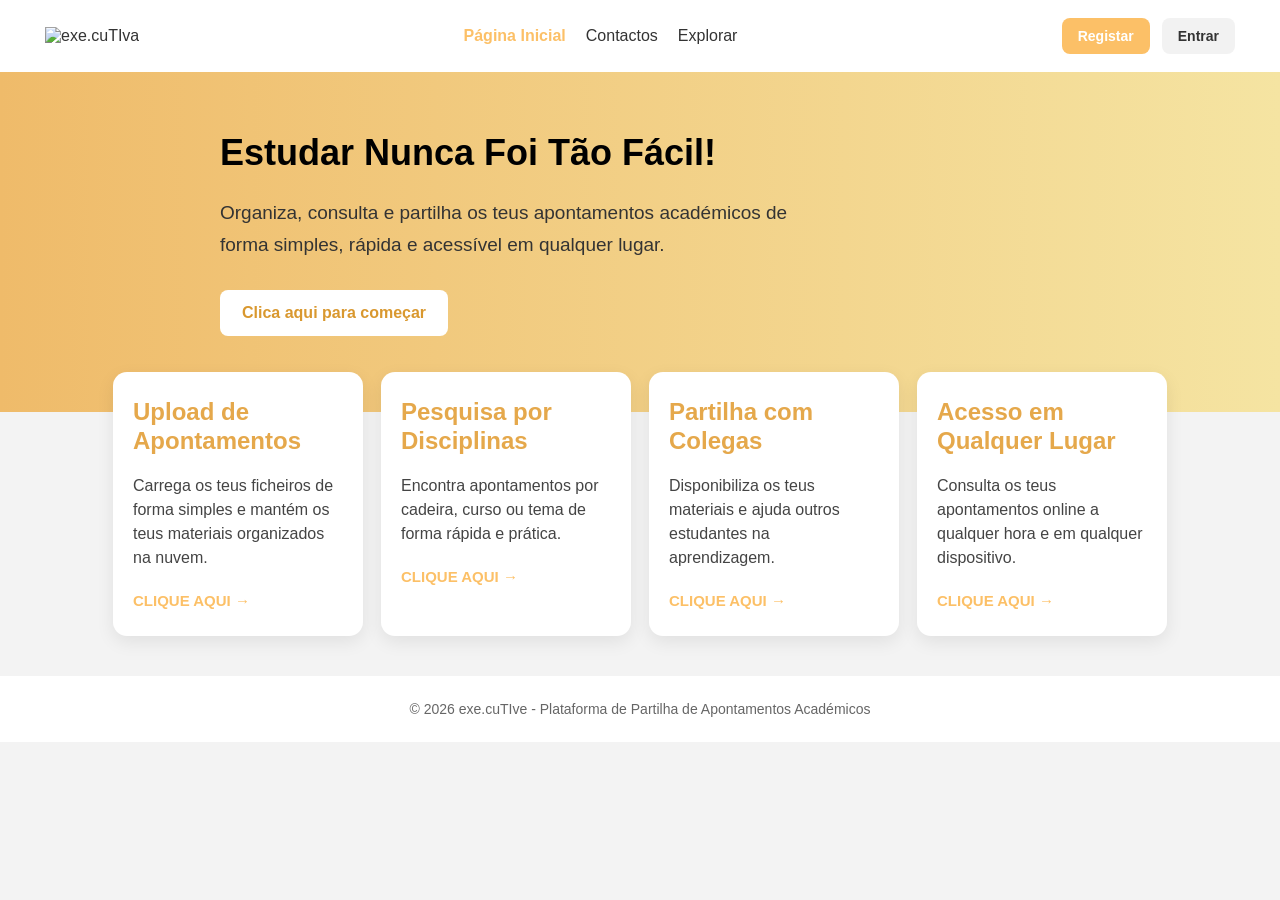
==== frontend/index.html @ 3804245b "ProjetoFC v1.0" ====
<!DOCTYPE html>
<html lang="pt">
<head>
    <meta charset="UTF-8">
    <meta name="viewport" content="width=device-width, initial-scale=1.0">
    <title>Página Inicial - exe.cuTIva</title>
    <link rel="stylesheet" href="css/style.css">
    <script src="https://cdn.jsdelivr.net/npm/sweetalert2@11"></script>
    <script src="https://cdn.jsdelivr.net/npm/canvas-confetti@1.6.0/dist/confetti.browser.min.js"></script>
</head>
<body>

    <header class="topo">
        <div class="logo">
            <img src="images/logo.png" alt="exe.cuTIva">
        </div>
        <nav class="menu" id="menu-principal">
            <a href="index.html" class="ativo">Página Inicial</a>
            <a href="contacts.html">Contactos</a>
            <a href="subjects.html">Explorar</a>
        </nav>
        <div class="topo-botoes" id="area-autenticacao"></div>
    </header>

    <section class="hero">
        <div class="overlay"></div>
        <div class="hero-conteudo">
            <div id="mensagem-boas-vindas-cloud" style="color: #d98a1c; font-weight: bold; margin-bottom: 10px; font-size: 1.2rem;"></div>
            
            <div class="hero-texto">
                <h1>Estudar Nunca Foi Tão Fácil!</h1>
                <p>
                    Organiza, consulta e partilha os teus apontamentos académicos de forma simples, rápida e acessível em qualquer lugar.
                </p>
                <a href="upload.html" class="btn-principal">Clica aqui para começar</a>
            </div>
        </div>
    </section>

    <section class="funcionalidades">
        <div class="card azul">
            <h2>Upload de Apontamentos</h2>
            <p>Carrega os teus ficheiros de forma simples e mantém os teus materiais organizados na nuvem.</p>
            <a href="upload.html">CLIQUE AQUI →</a>
        </div>

        <div class="card azul">
            <h2>Pesquisa por Disciplinas</h2>
            <p>Encontra apontamentos por cadeira, curso ou tema de forma rápida e prática.</p>
            <a href="subjects.html">CLIQUE AQUI →</a>
        </div>

        <div class="card azul">
            <h2>Partilha com Colegas</h2>
            <p>Disponibiliza os teus materiais e ajuda outros estudantes na aprendizagem.</p>
            <a href="subjects.html">CLIQUE AQUI →</a>
        </div>

        <div class="card azul">
            <h2>Acesso em Qualquer Lugar</h2>
            <p>Consulta os teus apontamentos online a qualquer hora e em qualquer dispositivo.</p>
            <a href="login.html">CLIQUE AQUI →</a>
        </div>
    </section>

    <footer class="footer">
        <p>© 2026 exe.cuTIve - Plataforma de Partilha de Apontamentos Académicos</p>
    </footer>

    <script>
        document.addEventListener('DOMContentLoaded', () => {
            verificarAutenticacao();
        });

        function verificarAutenticacao() {
            const token = localStorage.getItem('token');
            const nome = localStorage.getItem('utilizador_nome');
            const areaAuth = document.getElementById('area-autenticacao');
            const menu = document.getElementById('menu-principal');

            if (token && nome) {
                menu.innerHTML += `
                    <a href="upload.html">Upload</a>
                    <a href="myNotes.html">Meus Apontamentos</a>
                `;
                areaAuth.innerHTML = `
                    <span style="margin-right: 15px;">Bem-vindo, <strong>${nome}</strong>!</span>
                    <a href="#" onclick="fazerLogout()" class="btn-login-topo">Sair</a>
                `;
            } else {
                areaAuth.innerHTML = `
                    <a href="register.html" class="btn-topo">Registar</a>
                    <a href="login.html" class="btn-login-topo">Entrar</a>
                `;
            }
        }

        function fazerLogout() {
            localStorage.removeItem('token');
            localStorage.removeItem('utilizador_nome');
            window.location.reload();
        }
    </script>
</body>
</html>
---- frontend/css/style.css ----
/* 
   ESTILO GERAL
*/
*{
    margin:0;
    padding:0;
    box-sizing:border-box;
}

body{
    font-family: Arial, Helvetica, sans-serif;
    background-color:#f3f3f3;
    color:#333;
}

/* 
   LOGIN E REGISTO
 */
.login-page{
    background:linear-gradient(to right,#FCC067,#f6f490e4);
    min-height:100vh;
    display:flex;
    justify-content:center;
    align-items:center;
}

.login-box{
    background:white;
    width:320px;
    padding:30px;
    border-radius:10px;
    text-align:center;
    box-shadow:0 4px 12px rgba(0,0,0,0.2);
}

.login-box h1{
    color:#f4a228;
    margin-bottom:20px;
    font-size:32px;
}

.login-box input{
    width:90%;
    padding:10px;
    margin-bottom:12px;
    border:1px solid #ccc;
    border-radius:4px;
    font-size:14px;
}

.btn-login{
    width:97%;
    padding:10px;
    background:#FCC067;
    border:none;
    border-radius:4px;
    color:white;
    font-size:16px;
    cursor:pointer;
}

.btn-login:hover{
    opacity:0.9;
}

.login-box p{
    font-size:14px;
    margin-top:18px;
}

.login-box a{
    text-decoration:none;
    color:#FCC067;
    font-weight:bold;
}

.btn-voltar{
    display:block;
    margin-top:20px;
    background:#d9d9d9;
    padding:10px;
    border-radius:4px;
    color:black;
    text-decoration:none;
}

/* 
   TOPO cabecalho
 */
.topo{
    display:flex;
    justify-content:space-between;
    align-items:center;
    padding:18px 45px;
    background:white;
    box-shadow:0 2px 8px rgba(0,0,0,0.08);
}

.logo img{
    height:80px;
}

.menu{
    display:flex;
    gap:20px;
    align-items:center;
}

.menu a{
    text-decoration:none;
    color:#333;
    font-size:16px;
    font-weight:500;
    transition:0.3s;
}

.menu a:hover{
    color:#FCC067;
}

.topo-botoes{
    display:flex;
    gap:12px;
}

.btn-topo{
    text-decoration:none;
    background:#FCC067;
    color:white;
    padding:10px 16px;
    border-radius:8px;
    font-size:14px;
    font-weight:bold;
    transition:0.3s;
}

.btn-login-topo{
    text-decoration:none;
    background:#f2f2f2;
    color:#333;
    padding:10px 16px;
    border-radius:8px;
    font-size:14px;
    font-weight:bold;
    transition:0.3s;
}

.btn-topo:hover,
.btn-login-topo:hover{
    opacity:0.9;
}

/* 
   HERO, a parte laranja
 */
.hero{
    min-height:340px;
    background:linear-gradient(to right, #efbb6a, #f5e4a2);
    display:flex;
    align-items:center;
    padding:45px 0 70px 0;
}

.hero-texto{
    width:100%;
    max-width:620px;
    margin-left:340px;
}

.hero-texto h1{
    font-size:36px;
    line-height:1.1;
    color:black;
    margin-bottom:24px;
    font-weight:700;
}

.hero-texto p{
    font-size:19px;
    line-height:1.7;
    margin-bottom:28px;
    color:#333;
}

.hero-botoes{
    display:flex;
    gap:15px;
}

.btn-principal{
    display:inline-block;
    background:white;
    color:#d9982f;
    text-decoration:none;
    padding:14px 22px;
    border-radius:8px;
    font-weight:600;
    transition:0.3s;
}

.btn-principal:hover{
    background:#fff7eb;
}

.btn-secundario{
    background:transparent;
    color:white;
    text-decoration:none;
    padding:14px 22px;
    border:2px solid white;
    border-radius:8px;
    font-weight:bold;
}

.hero-imagem{
    width:40%;
}

.caixa-imagem{
    background:rgba(255,255,255,0.25);
    padding:35px;
    border-radius:18px;
    box-shadow:0 6px 20px rgba(0,0,0,0.1);
}

.caixa-imagem h2{
    color:white;
    font-size:30px;
    margin-bottom:15px;
}

.caixa-imagem p{
    color:#333;
    font-size:17px;
}

/* 
cards, os quadrados 
 */
.funcionalidades{
    display:flex;
    justify-content:center;
    gap:18px;
    flex-wrap:wrap;
    padding:0 40px 40px 40px;
    margin-top:-40px;
}

.card{
    background:white;
    width:250px;
    min-height:220px;
    padding:26px 20px;
    border-radius:14px;
    box-shadow:0 6px 18px rgba(0,0,0,0.08);
    transition:transform 0.3s ease;
}


.card:hover{
    transform:translateY(-6px);
    box-shadow:0 10px 22px rgba(0,0,0,0.12);
}
.card h2{
    font-size:24px;
    line-height:1.2;
    color:#e5a84b;
    margin-bottom:18px;
}

.card p{
    font-size:16px;
    color:#444;
    line-height:1.5;
    margin-bottom:22px;
}

.card a{
    text-decoration:none;
    color:#FCC067;
    font-weight:bold;
    font-size:15px;
}

/* =========================
   RESPONSIVO
========================= */
@media (max-width: 1400px){
    .hero-texto{
        margin-left:220px;
    }
}

@media (max-width: 1100px){
    .topo{
        flex-direction:column;
        gap:18px;
    }

    .menu{
        flex-wrap:wrap;
        justify-content:center;
    }

    .hero{
        padding:70px 40px 130px 40px;
    }

    .hero-texto{
        margin-left:0;
        max-width:100%;
    }

    .hero-texto h1{
        font-size:44px;
    }

    .hero-texto p{
        font-size:18px;
    }
}

@media (max-width: 768px){
    .topo{
        padding:18px 20px;
    }

    .menu{
        gap:16px;
    }

    .hero{
        min-height:auto;
        padding:60px 20px 80px 20px;
    }

    .hero-texto h1{
        font-size:34px;
    }

    .hero-texto p{
        font-size:16px;
    }

    .funcionalidades{
        margin-top:-40px;
        padding:0 20px 50px 20px;
    }

    .card{
        width:100%;
        max-width:320px;
        min-height:auto;
    }
}

.grelha-cards {
    display: grid;
    grid-template-columns: repeat(auto-fill, minmax(280px, 1fr));
    gap: 25px;
    padding: 40px 0;
}

.card-estudo {
    background: #fff;
    border-radius: 12px;
    box-shadow: 0 10px 20px rgba(0,0,0,0.05);
    overflow: hidden;
    transition: transform 0.3s ease;
}

.card-estudo:hover { transform: translateY(-10px); }

.card-estudo img {
    width: 100%;
    height: 180px;
    object-fit: top;
    border-bottom: 1px solid #eee;
}

.btn-pequeno {
    padding: 6px 12px;
    font-size: 13px;
    font-weight: bold;
    border-radius: 6px;
    text-decoration: none;
    transition: 0.3s;
    display: inline-flex;
    align-items: center;
}

.btn-ver {
    background-color: #f8f9fa;
    color: #444;
    border: 1px solid #ddd;
}

.btn-ver:hover {
    background-color: #e2e6ea;
}

.btn-baixar {
    background-color: #fff7eb; /* Laranja clarinho da tua plataforma */
    color: #d98a1c;
    border: 1px solid #fde7c7;
}

.btn-baixar:hover {
    background-color: #fde7c7;
}

/*rodape*/
.footer{
    text-align:center;
    padding:25px;
    background:#ffffff;
    font-size:14px;
    color:#666;
}

/* --- ESTILOS DA PÁGINA DE UPLOAD --- */
.seccao-upload {
    display: flex;
    justify-content: center;
    align-items: center;
    min-height: calc(100vh - 200px); /* Ocupa a altura do ecrã menos o header/footer */
    padding: 50px 20px;
    background-color: #f4f7f6;
}

.container-upload {
    background: #ffffff;
    padding: 40px;
    border-radius: 12px;
    box-shadow: 0 10px 25px rgba(0,0,0,0.08);
    width: 100%;
    max-width: 500px;
}

.cabecalho-upload {
    text-align: center;
    margin-bottom: 30px;
}

.cabecalho-upload h1 {
    color: #333;
    margin-bottom: 10px;
}

.cabecalho-upload p {
    color: #666;
    font-size: 0.95rem;
}

.formulario-upload .grupo-input {
    margin-bottom: 20px;
    display: flex;
    flex-direction: column;
}

.formulario-upload label {
    font-weight: 600;
    margin-bottom: 8px;
    color: #444;
}

.formulario-upload input[type="text"] {
    padding: 12px 15px;
    border: 1px solid #ccc;
    border-radius: 8px;
    font-size: 1rem;
    transition: border-color 0.3s;
}

.formulario-upload input[type="text"]:focus {
    border-color: #01579b;
    outline: none;
}

.area-ficheiro {
    background: #f8f9fa;
    padding: 20px;
    border: 2px dashed #b0bec5;
    border-radius: 8px;
    text-align: center;
}

.area-ficheiro input[type="file"] {
    margin-top: 10px;
    width: 100%;
}

.area-ficheiro small {
    display: block;
    margin-top: 10px;
    color: #888;
}

.btn-upload {
    width: 100%;
    padding: 15px;
    font-size: 1.1rem;
    margin-top: 10px;
}

/* --- BARRA DE FILTRO (Disciplinas) --- */
.seccao-filtro {
    background: #01579b;
    color: white;
    padding: 40px 20px;
    text-align: center;
}

.formulario-pesquisa {
    display: flex;
    justify-content: center;
    gap: 15px;
    margin-top: 20px;
    max-width: 600px;
    margin-left: auto;
    margin-right: auto;
}

.dropdown-disciplina {
    flex-grow: 1;
    padding: 12px 15px;
    border-radius: 8px;
    border: none;
    font-size: 1rem;
    cursor: pointer;
}
/* --- BARRA DE PESQUISA DE DISCIPLINAS --- */
.barra-filtro {
    justify-content: center; /* Centra a barra na página */
    background: #f8f9fa;
    padding: 20px;
    border-radius: 12px;
    margin-bottom: 30px;
}

.formulario-pesquisa {
    display: flex;
    gap: 15px;
    width: 100%;
    max-width: 600px;
}

.dropdown-disciplina {
    flex-grow: 1;
    padding: 12px 20px;
    font-size: 1rem;
    border: 2px solid #e0e0e0;
    border-radius: 8px;
    outline: none;
    transition: border-color 0.3s;
    background-color: white;
    cursor: pointer;
}

.dropdown-disciplina:focus {
    border-color: #01579b;
}

.btn-pesquisa {
    padding: 12px 30px;
    margin: 0; /* Remove margens extra para alinhar com o input */
}

.container-mensagens {
    width: 100%;
    max-width: 500px;
    margin: 20px auto 0; /* Centralizado e com espaço do topo */
    padding: 0 20px;
}

.alerta {
    padding: 15px;
    border-radius: 8px;
    margin-bottom: 10px;
    text-align: center;
    font-weight: 600;
    box-shadow: 0 4px 12px rgba(0,0,0,0.1);
    animation: slideDown 0.4s ease-out;
}

.alerta-sucesso {
    background-color: #d4edda;
    color: #155724;
    border: 1px solid #c3e6cb;
}

.alerta-erro {
    background-color: #f8d7da;
    color: #721c24;
    border: 1px solid #f5c6cb;
}

@keyframes slideDown {
    from { transform: translateY(-20px); opacity: 0; }
    to { transform: translateY(0); opacity: 1; }}
/* link ativo no menu */
.menu a.ativo{
    color:#FCC067;
    font-weight:bold;
}

/* hero da página de apontamentos */
.hero-apontamentos{
    min-height:250px;
    padding:50px 0;
}

/* secção principal */
.lista-apontamentos{
    padding:50px 60px;
    background:#f3f3f3;
}

.barra-topo-apontamentos{
    display:flex;
    justify-content:space-between;
    align-items:center;
    margin-bottom:30px;
    flex-wrap:wrap;
    gap:15px;
}

.barra-topo-apontamentos h2{
    font-size:28px;
    color:#333;
}

/* grelha dos cards */
.grelha-apontamentos{
    display:grid;
    grid-template-columns:repeat(auto-fit, minmax(260px, 1fr));
    gap:25px;
}

/* card de cada apontamento */
.apontamento-card{
    background:white;
    padding:25px;
    border-radius:14px;
    box-shadow:0 6px 18px rgba(0,0,0,0.08);
    transition:transform 0.3s ease, box-shadow 0.3s ease;
}

.apontamento-card:hover{
    transform:translateY(-5px);
    box-shadow:0 10px 22px rgba(0,0,0,0.12);
}

.apontamento-card h3{
    color:#e5a84b;
    font-size:22px;
    margin-bottom:15px;
}

.apontamento-card p{
    font-size:15px;
    color:#444;
    margin-bottom:10px;
    line-height:1.5;
}

/* ações */
.acoes-card{
    display:flex;
    gap:15px;
    margin-top:20px;
    flex-wrap:wrap;
}

.acoes-card a{
    text-decoration:none;
    color:#FCC067;
    font-weight:bold;
    font-size:14px;
}

.acoes-card a:hover{
    text-decoration:underline;
}

/* responsivo */
@media (max-width: 768px){
    .lista-apontamentos{
        padding:40px 20px;
    }

    .barra-topo-apontamentos h2{
        font-size:24px;
    }
}


/* UPLOAD */

.upload-container{
    display:flex;
    justify-content:center;
    align-items:center;
    padding:60px 20px;
}

.upload-box{
    background:white;
    padding:35px;
    border-radius:14px;
    box-shadow:0 6px 18px rgba(0,0,0,0.08);
    width:100%;
    max-width:400px;
    text-align:center;
}

.upload-box h2{
    color:#e5a84b;
    margin-bottom:25px;
}

.upload-box input{
    width:100%;
    padding:12px;
    margin-bottom:15px;
    border:1px solid #ccc;
    border-radius:6px;
    font-size:14px;

}
.upload-box select, 
.upload-box textarea {
    width: 100%;
    padding: 12px;
    margin-bottom: 15px;
    border: 1px solid #ccc;
    border-radius: 6px;
    font-size: 14px;
    font-family: inherit;
    background-color: white;
}

.upload-box textarea {
    resize: vertical;
    min-height: 120px;
}

.rotulo-form {
    font-weight: bold;
    font-size: 14px;
    color: #444;
    margin-bottom: 6px;
    display: block;
    text-align: left;
}

/* Ajuste para o botão de envio no formulário */
.btn-envio-contacto {
    width: 100%;
    padding: 12px;
    background: #FCC067;
    border: none;
    border-radius: 4px;
    color: white;
    font-size: 16px;
    cursor: pointer;
    font-weight: bold;
    transition: 0.3s;
}

.btn-envio-contacto:hover {
    opacity: 0.9;
}

.barra-filtros {
            background: white; padding: 25px; border-radius: 12px;
            box-shadow: 0 4px 15px rgba(0,0,0,0.05); margin: 30px auto; max-width: 1100px;
        }
        .linha-filtros {
            display: flex; gap: 15px; flex-wrap: wrap; align-items: flex-end;
        }
        .linha-filtros .grupo-input { margin-bottom: 0; flex: 1; min-width: 200px; }
        
        .grelha-resultados {
            display: grid; grid-template-columns: repeat(auto-fill, minmax(320px, 1fr));
            gap: 20px; max-width: 1100px; margin: 0 auto 50px;
        }
        .cartao-apontamento {
            background: white; padding: 20px; border-radius: 10px;
            box-shadow: 0 2px 10px rgba(0,0,0,0.08); transition: 0.3s;
            border-left: 5px solid #FCC067;
        }
        .cartao-apontamento:hover { transform: translateY(-5px); box-shadow: 0 5px 15px rgba(0,0,0,0.15); }
        .cartao-apontamento h3 { color: #333; margin-bottom: 10px; font-size: 18px; }
        .cartao-tag { 
            display: inline-block; background: #fdf2e3; color: #d98a1c; 
            padding: 4px 8px; border-radius: 4px; font-size: 12px; font-weight: bold; margin-bottom: 10px;
        }
        .cartao-apontamento p { font-size: 14px; color: #666; margin-bottom: 6px; }


        /* =========================================================
   MENSAGENS FLASH E POP-UP DE SAUDAÇÃO (base.html)
   ========================================================= */
#modalSaudacao {
    position: fixed; top: 0; left: 0; width: 100%; height: 100%;
    background: rgba(0, 0, 0, 0.75); display: flex;
    justify-content: center; align-items: center; z-index: 10000;
}

.modal-conteudo {
    background: white; padding: 35px; border-radius: 16px;
    text-align: center; max-width: 500px; width: 90%;
    box-shadow: 0 10px 30px rgba(0, 0, 0, 0.3); animation: popIn 0.3s ease-out;
}

.modal-conteudo h2 { color: #2c3e50; margin-bottom: 10px; font-size: 2rem; }
.modal-conteudo p { color: #7f8c8d; margin-bottom: 20px; font-size: 1.1rem; }

.modal-gifs {
    display: flex; justify-content: space-around; align-items: center;
    margin-bottom: 25px; gap: 15px;
}

.btn-fechar-modal {
    background: #e74c3c; color: white; border: none; padding: 12px 30px;
    font-size: 1rem; font-weight: bold; border-radius: 8px; cursor: pointer;
}

.btn-fechar-modal:hover { background: #c0392b; }

@keyframes popIn {
    from { transform: scale(0.8); opacity: 0; }
    to { transform: scale(1); opacity: 1; }
}
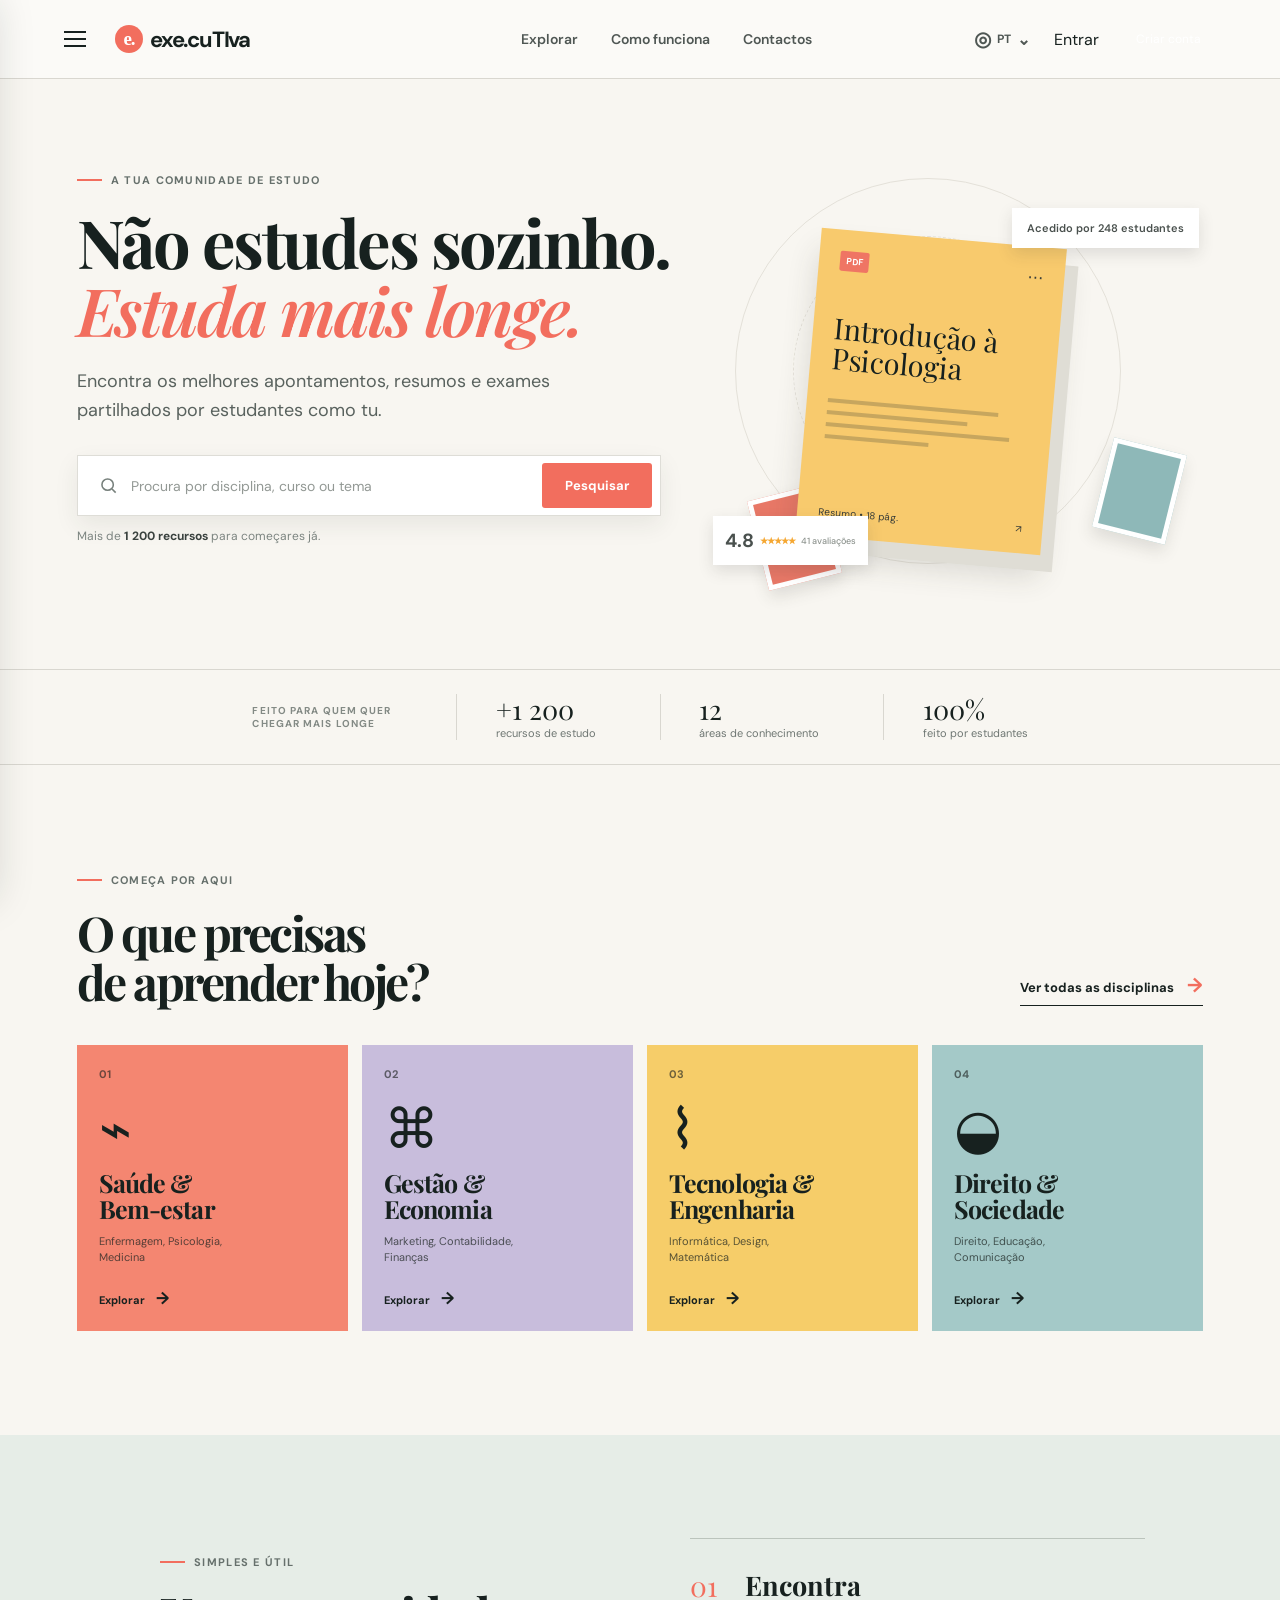
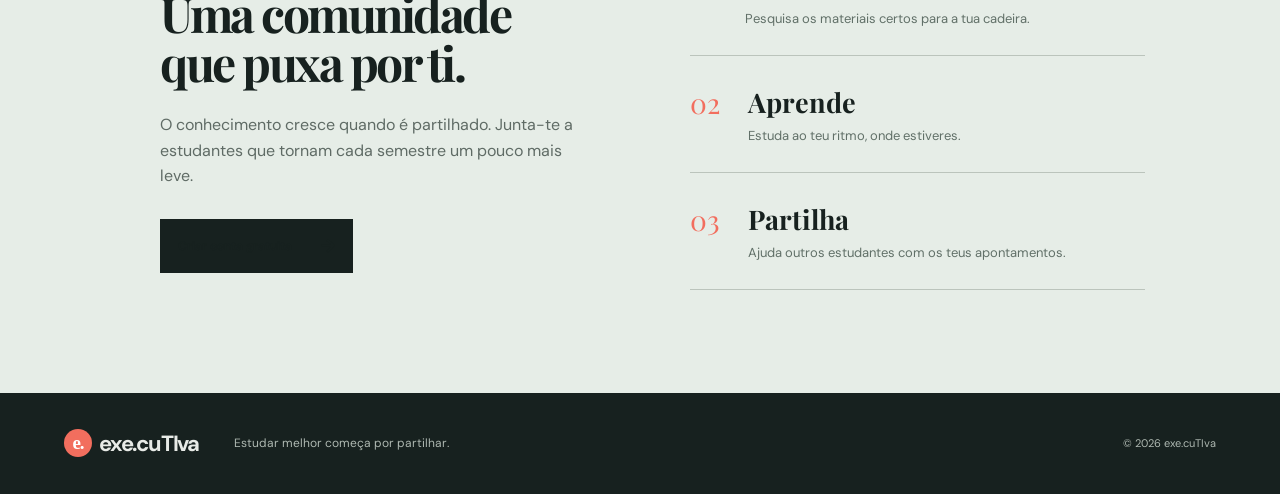
==== commit 16206b43: "IA stage 1 implementada" ====
--- a/frontend/index.html
+++ b/frontend/index.html
@@ -1,105 +1,81 @@
-<!DOCTYPE html>
-<html lang="pt">
-<head>
-    <meta charset="UTF-8">
-    <meta name="viewport" content="width=device-width, initial-scale=1.0">
-    <title>Página Inicial - exe.cuTIva</title>
-    <link rel="stylesheet" href="css/style.css">
-    <script src="https://cdn.jsdelivr.net/npm/sweetalert2@11"></script>
-    <script src="https://cdn.jsdelivr.net/npm/canvas-confetti@1.6.0/dist/confetti.browser.min.js"></script>
-</head>
-<body>
-
-    <header class="topo">
-        <div class="logo">
-            <img src="images/logo.png" alt="exe.cuTIva">
-        </div>
-        <nav class="menu" id="menu-principal">
-            <a href="index.html" class="ativo">Página Inicial</a>
-            <a href="contacts.html">Contactos</a>
-            <a href="subjects.html">Explorar</a>
-        </nav>
-        <div class="topo-botoes" id="area-autenticacao"></div>
-    </header>
-
-    <section class="hero">
-        <div class="overlay"></div>
-        <div class="hero-conteudo">
-            <div id="mensagem-boas-vindas-cloud" style="color: #d98a1c; font-weight: bold; margin-bottom: 10px; font-size: 1.2rem;"></div>
-            
-            <div class="hero-texto">
-                <h1>Estudar Nunca Foi Tão Fácil!</h1>
-                <p>
-                    Organiza, consulta e partilha os teus apontamentos académicos de forma simples, rápida e acessível em qualquer lugar.
-                </p>
-                <a href="upload.html" class="btn-principal">Clica aqui para começar</a>
-            </div>
-        </div>
-    </section>
-
-    <section class="funcionalidades">
-        <div class="card azul">
-            <h2>Upload de Apontamentos</h2>
-            <p>Carrega os teus ficheiros de forma simples e mantém os teus materiais organizados na nuvem.</p>
-            <a href="upload.html">CLIQUE AQUI →</a>
-        </div>
-
-        <div class="card azul">
-            <h2>Pesquisa por Disciplinas</h2>
-            <p>Encontra apontamentos por cadeira, curso ou tema de forma rápida e prática.</p>
-            <a href="subjects.html">CLIQUE AQUI →</a>
-        </div>
-
-        <div class="card azul">
-            <h2>Partilha com Colegas</h2>
-            <p>Disponibiliza os teus materiais e ajuda outros estudantes na aprendizagem.</p>
-            <a href="subjects.html">CLIQUE AQUI →</a>
-        </div>
-
-        <div class="card azul">
-            <h2>Acesso em Qualquer Lugar</h2>
-            <p>Consulta os teus apontamentos online a qualquer hora e em qualquer dispositivo.</p>
-            <a href="login.html">CLIQUE AQUI →</a>
-        </div>
-    </section>
-
-    <footer class="footer">
-        <p>© 2026 exe.cuTIve - Plataforma de Partilha de Apontamentos Académicos</p>
-    </footer>
-
-    <script>
-        document.addEventListener('DOMContentLoaded', () => {
-            verificarAutenticacao();
-        });
-
-        function verificarAutenticacao() {
-            const token = localStorage.getItem('token');
-            const nome = localStorage.getItem('utilizador_nome');
-            const areaAuth = document.getElementById('area-autenticacao');
-            const menu = document.getElementById('menu-principal');
-
-            if (token && nome) {
-                menu.innerHTML += `
-                    <a href="upload.html">Upload</a>
-                    <a href="myNotes.html">Meus Apontamentos</a>
-                `;
-                areaAuth.innerHTML = `
-                    <span style="margin-right: 15px;">Bem-vindo, <strong>${nome}</strong>!</span>
-                    <a href="#" onclick="fazerLogout()" class="btn-login-topo">Sair</a>
-                `;
-            } else {
-                areaAuth.innerHTML = `
-                    <a href="register.html" class="btn-topo">Registar</a>
-                    <a href="login.html" class="btn-login-topo">Entrar</a>
-                `;
-            }
-        }
-
-        function fazerLogout() {
-            localStorage.removeItem('token');
-            localStorage.removeItem('utilizador_nome');
-            window.location.reload();
-        }
-    </script>
-</body>
-</html>+<!DOCTYPE html>
+<html lang="pt-PT">
+<head>
+    <meta charset="UTF-8">
+    <meta name="viewport" content="width=device-width, initial-scale=1.0">
+    <title>exe.cuTIva — Estuda melhor, juntos</title>
+    <link rel="preconnect" href="https://fonts.googleapis.com">
+    <link rel="preconnect" href="https://fonts.gstatic.com" crossorigin>
+    <link href="https://fonts.googleapis.com/css2?family=DM+Sans:wght@400;500;600;700&family=Playfair+Display:wght@600;700&display=swap" rel="stylesheet">
+    <link rel="stylesheet" href="css/style.css">
+</head>
+<body class="home-page">
+    <header class="home-header">
+        <div class="header-start">
+            <button class="hamburger-button" id="hamburger-button" type="button" aria-label="Abrir menu" aria-expanded="false" aria-controls="side-menu"><span></span><span></span><span></span></button>
+            <a class="home-brand" href="index.html" aria-label="exe.cuTIva, página inicial"><span class="brand-mark">e.</span><span>exe.cuTIva</span></a>
+        </div>
+        <nav class="home-nav" aria-label="Navegação principal"><a href="subjects.html">Explorar</a><a href="#como-funciona">Como funciona</a><a href="contacts.html">Contactos</a></nav>
+        <div class="header-actions">
+            <div class="language-picker">
+                <button class="language-toggle" id="language-toggle" type="button" aria-expanded="false" aria-controls="language-menu">
+                    <span class="language-globe" aria-hidden="true">◎</span><span id="selected-language">PT</span><span class="language-chevron" aria-hidden="true">⌄</span>
+                </button>
+                <div class="language-menu" id="language-menu" role="menu">
+                    <button type="button" class="language-option is-selected" data-language="pt-PT" data-label="PT" role="menuitem"><span>Português</span><small>PT</small></button>
+                    <button type="button" class="language-option" data-language="en" data-label="EN" role="menuitem"><span>English</span><small>EN</small></button>
+                </div>
+            </div>
+            <div class="home-auth" id="area-auth"><a class="home-login" href="login.html">Entrar</a><a class="home-signup" href="register.html">Iniciar sessão</a></div>
+        </div>
+    </header>
+    <div class="menu-backdrop" id="menu-backdrop"></div>
+    <aside class="side-menu" id="side-menu" aria-label="Menu principal">
+        <div class="side-menu-top"><span class="side-menu-title">Menu</span><button class="close-menu" id="close-menu" type="button" aria-label="Fechar menu">×</button></div>
+        <nav class="side-menu-links">
+            <a href="index.html"><span class="side-menu-icon">⌂</span> Página inicial</a>
+            <a href="subjects.html"><span class="side-menu-icon">⌕</span> Explorar materiais</a>
+            <a href="upload.html"><span class="side-menu-icon">↑</span> Partilhar apontamentos</a>
+            <a href="myNotes.html"><span class="side-menu-icon">▤</span> Os meus apontamentos</a>
+            <a href="contacts.html"><span class="side-menu-icon">✦</span> Contactos</a>
+        </nav>
+        <div class="side-menu-bottom"><p>Aprende. Partilha. Cresce.</p><a href="register.html">Criar conta gratuita <span>→</span></a></div>
+    </aside>
+    <main>
+        <section class="study-hero">
+            <div class="hero-copy">
+                <p class="eyebrow"><span></span> A tua comunidade de estudo</p>
+                <h1>Não estudes sozinho.<br><em>Estuda mais longe.</em></h1>
+                <p class="hero-lead">Encontra os melhores apontamentos, resumos e exames partilhados por estudantes como tu.</p>
+                <form class="main-search" action="subjects.html" role="search"><svg viewBox="0 0 24 24" aria-hidden="true"><circle cx="11" cy="11" r="6.5"></circle><path d="m16 16 4.2 4.2"></path></svg><input name="q" type="search" placeholder="Procura por disciplina, curso ou tema"><button type="submit">Pesquisar</button></form>
+                <p class="search-caption">Mais de <strong>1 200 recursos</strong> para começares já.</p>
+            </div>
+            <div class="hero-visual" aria-hidden="true">
+                <div class="orbit orbit-one"></div><div class="orbit orbit-two"></div><div class="visual-note note-top">Acedido por 248 estudantes</div>
+                <div class="document-card"><div class="doc-top"><span class="doc-icon">PDF</span><span>⋯</span></div><div class="doc-title">Introdução à<br>Psicologia</div><div class="doc-lines"><i></i><i></i><i></i><i></i></div><div class="doc-footer"><span>Resumo • 18 pág.</span><span>↗</span></div></div>
+                <div class="visual-note note-bottom"><b>4.8</b> <span class="stars">★★★★★</span> <small>41 avaliações</small></div><div class="mini-book book-a"></div><div class="mini-book book-b"></div>
+            </div>
+        </section>
+        <section class="trusted-strip"><p>FEITO PARA QUEM QUER CHEGAR MAIS LONGE</p><div><span>+1 200</span> recursos de estudo</div><div><span>12</span> áreas de conhecimento</div><div><span>100%</span> feito por estudantes</div></section>
+        <section class="explore-section" id="como-funciona">
+            <div class="section-intro"><div><p class="eyebrow"><span></span> Começa por aqui</p><h2>O que precisas<br>de aprender hoje?</h2></div><a href="subjects.html" class="text-link">Ver todas as disciplinas <span>→</span></a></div>
+            <div class="subject-grid">
+                <a class="subject-card coral" href="subjects.html"><span class="subject-number">01</span><div class="subject-icon">⌁</div><h3>Saúde &amp;<br>Bem-estar</h3><p>Enfermagem, Psicologia, Medicina</p><b>Explorar <i>→</i></b></a>
+                <a class="subject-card lilac" href="subjects.html"><span class="subject-number">02</span><div class="subject-icon">⌘</div><h3>Gestão &amp;<br>Economia</h3><p>Marketing, Contabilidade, Finanças</p><b>Explorar <i>→</i></b></a>
+                <a class="subject-card yellow" href="subjects.html"><span class="subject-number">03</span><div class="subject-icon">⌇</div><h3>Tecnologia &amp;<br>Engenharia</h3><p>Informática, Design, Matemática</p><b>Explorar <i>→</i></b></a>
+                <a class="subject-card blue" href="subjects.html"><span class="subject-number">04</span><div class="subject-icon">◒</div><h3>Direito &amp;<br>Sociedade</h3><p>Direito, Educação, Comunicação</p><b>Explorar <i>→</i></b></a>
+            </div>
+        </section>
+        <section class="steps-section"><div class="steps-copy"><p class="eyebrow"><span></span> Simples e útil</p><h2>Uma comunidade<br>que puxa por ti.</h2><p>O conhecimento cresce quando é partilhado. Junta-te a estudantes que tornam cada semestre um pouco mais leve.</p><a href="register.html" class="dark-button">Criar conta gratuita <span>→</span></a></div><ol class="steps-list"><li><span>01</span><div><h3>Encontra</h3><p>Pesquisa os materiais certos para a tua cadeira.</p></div></li><li><span>02</span><div><h3>Aprende</h3><p>Estuda ao teu ritmo, onde estiveres.</p></div></li><li><span>03</span><div><h3>Partilha</h3><p>Ajuda outros estudantes com os teus apontamentos.</p></div></li></ol></section>
+    </main>
+    <footer class="home-footer"><a class="home-brand" href="index.html"><span class="brand-mark">e.</span><span>exe.cuTIva</span></a><p>Estudar melhor começa por partilhar.</p><small>© 2026 exe.cuTIva</small></footer>
+    
+    <script src="js/config.js"></script>
+    <script src="js/language.js"></script>
+    <script src="js/UI.js"></script>
+    
+   
+    <script src="js/auth.js"></script>
+    
+</body>
+</html>
--- a/frontend/css/style.css
+++ b/frontend/css/style.css
@@ -832,4 +832,1634 @@
 @keyframes popIn {
     from { transform: scale(0.8); opacity: 0; }
     to { transform: scale(1); opacity: 1; }
+}
+
+/* Página inicial — composição isolada das restantes páginas */
+.home-page {
+    --ink: #17211f;
+    --paper: #f8f6f1;
+    --coral: #f26e5e;
+    --line: #d9d7d0;
+    background: var(--paper);
+    color: var(--ink);
+    font-family: 'DM Sans', Arial, sans-serif;
+}
+
+.home-page * {
+    box-sizing: border-box;
+}
+
+.home-page a {
+    text-decoration: none;
+    color: inherit;
+}
+
+.home-header {
+    height: 79px;
+    padding: 0 clamp(24px, 5vw, 82px);
+    display: flex;
+    align-items: center;
+    justify-content: space-between;
+    border-bottom: 1px solid var(--line);
+    background: #fbfaf7;
+}
+
+.home-brand {
+    display: flex;
+    gap: 7px;
+    align-items: center;
+    font-size: 22px;
+    font-weight: 700;
+    letter-spacing: -1.2px;
+}
+
+.brand-mark {
+    width: 28px;
+    height: 28px;
+    display: grid;
+    place-items: center;
+    border-radius: 50%;
+    background: var(--coral);
+    color: white;
+    font-family: Georgia, serif;
+    font-size: 19px;
+}
+
+.home-nav {
+    display: flex;
+    gap: 33px;
+    margin-left: 110px;
+}
+
+.home-nav a,
+.home-login {
+    font-size: 14px;
+    font-weight: 600;
+    color: #4f5754;
+}
+
+.home-nav a:hover,
+.home-login:hover {
+    color: var(--coral);
+}
+
+.header-actions,
+.home-auth {
+    display: flex;
+    align-items: center;
+    gap: 22px;
+}
+
+.home-signup {
+    padding: 11px 17px;
+    border-radius: 5px;
+    background: var(--ink);
+    color: #fff;
+    font-size: 13px;
+    font-weight: 700;
+}
+
+.language-picker {
+    position: relative;
+}
+
+.language-toggle {
+    display: flex;
+    align-items: center;
+    gap: 6px;
+    background: transparent;
+    border: 0;
+    color: #4f5754;
+    font: 700 12px 'DM Sans', sans-serif;
+    cursor: pointer;
+    padding: 8px 2px;
+}
+
+.language-globe {
+    font-size: 20px;
+    line-height: 1;
+}
+
+.language-chevron {
+    font-size: 16px;
+    transition: transform .2s;
+}
+
+.language-picker.is-open .language-chevron {
+    transform: rotate(180deg);
+}
+
+.language-menu {
+    display: none;
+    position: absolute;
+    right: 0;
+    top: calc(100% + 10px);
+    z-index: 10;
+    width: 156px;
+    padding: 6px;
+    background: #fff;
+    border: 1px solid #e1dfd8;
+    box-shadow: 0 10px 25px rgba(23, 33, 31, .13);
+}
+
+.language-picker.is-open .language-menu {
+    display: block;
+}
+
+.language-option {
+    width: 100%;
+    display: flex;
+    justify-content: space-between;
+    padding: 10px;
+    background: transparent;
+    border: 0;
+    color: #43504a;
+    font: 600 13px 'DM Sans', sans-serif;
+    text-align: left;
+    cursor: pointer;
+}
+
+.language-option:hover,
+.language-option.is-selected {
+    background: #f6f1eb;
+    color: var(--coral);
+}
+
+.language-option small {
+    font-size: 10px;
+    color: #8a918d;
+}
+
+.study-hero {
+    display: grid;
+    grid-template-columns: 1.08fr .92fr;
+    max-width: 1280px;
+    margin: auto;
+    padding: 94px clamp(24px, 6vw, 82px) 86px;
+    overflow: hidden;
+}
+
+.hero-copy {
+    position: relative;
+    z-index: 1;
+}
+
+.eyebrow {
+    display: flex;
+    align-items: center;
+    gap: 9px;
+    text-transform: uppercase;
+    letter-spacing: 1.3px;
+    font-size: 11px;
+    font-weight: 700;
+    color: #66706c;
+}
+
+.eyebrow span {
+    width: 25px;
+    height: 2px;
+    background: var(--coral);
+}
+
+.hero-copy h1,
+.section-intro h2,
+.steps-copy h2 {
+    font-family: 'Playfair Display', Georgia, serif;
+    letter-spacing: -2.5px;
+    font-size: clamp(44px, 5.2vw, 75px);
+    line-height: 1.02;
+    margin: 21px 0 23px;
+}
+
+.hero-copy h1 em {
+    font-weight: 600;
+    color: var(--coral);
+}
+
+.hero-lead {
+    max-width: 500px;
+    font-size: 18px;
+    line-height: 1.6;
+    color: #59625e;
+    margin-bottom: 31px;
+}
+
+.main-search {
+    height: 61px;
+    max-width: 584px;
+    display: flex;
+    align-items: center;
+    padding: 7px 8px 7px 20px;
+    background: white;
+    border: 1px solid #deddd7;
+    box-shadow: 0 9px 24px rgba(36, 46, 41, .08);
+}
+
+.main-search svg {
+    width: 21px;
+    fill: none;
+    stroke: #77807c;
+    stroke-width: 1.8;
+    margin-right: 12px;
+}
+
+.main-search input {
+    min-width: 0;
+    flex: 1;
+    border: 0;
+    outline: 0;
+    font: 14px 'DM Sans', sans-serif;
+    color: var(--ink);
+}
+
+.main-search input::placeholder {
+    color: #939995;
+}
+
+.main-search button {
+    height: 45px;
+    border: 0;
+    padding: 0 23px;
+    background: var(--coral);
+    color: white;
+    font: 700 13px 'DM Sans', sans-serif;
+    cursor: pointer;
+    border-radius: 3px;
+}
+
+.search-caption {
+    font-size: 12px;
+    color: #7c8580;
+    margin-top: 12px;
+}
+
+.search-caption strong {
+    color: #39423e;
+}
+
+.hero-visual {
+    min-height: 410px;
+    position: relative;
+}
+
+.orbit {
+    position: absolute;
+    border: 1px solid #e4e1d9;
+    border-radius: 50%;
+}
+
+.orbit-one {
+    width: 386px;
+    height: 386px;
+    top: 5px;
+    left: 50px;
+}
+
+.orbit-two {
+    width: 270px;
+    height: 270px;
+    top: 63px;
+    left: 108px;
+    border-style: dashed;
+}
+
+.document-card {
+    position: absolute;
+    z-index: 2;
+    top: 65px;
+    left: 123px;
+    width: 246px;
+    height: 307px;
+    background: #f8ca6d;
+    padding: 20px 21px;
+    box-shadow: 13px 16px 0 #dfddd5, 0 22px 30px rgba(57, 54, 44, .16);
+    transform: rotate(5deg);
+}
+
+.doc-top,
+.doc-footer {
+    display: flex;
+    justify-content: space-between;
+    align-items: center;
+    color: #393d38;
+}
+
+.doc-icon {
+    padding: 4px 6px;
+    background: #ef7564;
+    color: white;
+    font-size: 9px;
+    font-weight: 700;
+    border-radius: 2px;
+}
+
+.doc-title {
+    font-family: 'Playfair Display', Georgia, serif;
+    font-size: 29px;
+    line-height: 1.05;
+    margin-top: 42px;
+}
+
+.doc-lines {
+    margin-top: 25px;
+}
+
+.doc-lines i {
+    display: block;
+    height: 4px;
+    margin: 8px 0;
+    background: rgba(44, 53, 48, .24);
+}
+
+.doc-lines i:nth-child(1) {
+    width: 84%;
+}
+
+.doc-lines i:nth-child(2) {
+    width: 69%;
+}
+
+.doc-lines i:nth-child(3) {
+    width: 90%;
+}
+
+.doc-lines i:nth-child(4) {
+    width: 51%;
+}
+
+.doc-footer {
+    position: absolute;
+    bottom: 18px;
+    left: 21px;
+    right: 21px;
+    font-size: 10px;
+}
+
+.visual-note {
+    position: absolute;
+    z-index: 3;
+    background: white;
+    box-shadow: 0 6px 16px rgba(43, 47, 43, .13);
+    font-size: 11px;
+    font-weight: 600;
+    color: #4a514e;
+}
+
+.note-top {
+    top: 35px;
+    right: 4px;
+    padding: 13px 15px;
+}
+
+.note-bottom {
+    display: flex;
+    align-items: center;
+    gap: 6px;
+    bottom: 18px;
+    left: 28px;
+    padding: 12px;
+}
+
+.note-bottom b {
+    font-size: 19px;
+}
+
+.note-bottom small {
+    font-size: 9px;
+    font-weight: 500;
+    color: #8e948f;
+}
+
+.stars {
+    font-size: 9px;
+    letter-spacing: -1px;
+    color: #f5a731;
+}
+
+.mini-book {
+    position: absolute;
+    width: 75px;
+    height: 92px;
+    border: 5px solid white;
+    box-shadow: 0 8px 16px rgba(55, 55, 48, .13);
+}
+
+.book-a {
+    right: 26px;
+    bottom: 46px;
+    background: #8eb8b8;
+    transform: rotate(14deg);
+}
+
+.book-b {
+    left: 72px;
+    bottom: 0;
+    background: #e87867;
+    transform: rotate(-14deg);
+}
+
+.trusted-strip {
+    border-top: 1px solid var(--line);
+    border-bottom: 1px solid var(--line);
+    min-height: 96px;
+    display: flex;
+    justify-content: center;
+    align-items: center;
+    gap: clamp(26px, 5vw, 75px);
+    padding: 20px 25px;
+}
+
+.trusted-strip p {
+    font-size: 10px;
+    font-weight: 700;
+    letter-spacing: 1.1px;
+    color: #838a85;
+    max-width: 140px;
+}
+
+.trusted-strip div {
+    border-left: 1px solid var(--line);
+    padding-left: clamp(17px, 3vw, 43px);
+    font-size: 11px;
+    color: #6f7773;
+}
+
+.trusted-strip span {
+    display: block;
+    font-family: 'Playfair Display', Georgia, serif;
+    font-size: 27px;
+    color: var(--ink);
+    line-height: 1.15;
+}
+
+.explore-section {
+    max-width: 1280px;
+    margin: auto;
+    padding: 108px clamp(24px, 6vw, 82px) 104px;
+}
+
+.section-intro {
+    display: flex;
+    justify-content: space-between;
+    align-items: flex-end;
+    margin-bottom: 39px;
+}
+
+.section-intro h2,
+.steps-copy h2 {
+    font-size: 48px;
+    margin-bottom: 0;
+}
+
+.text-link {
+    font-size: 13px;
+    font-weight: 700;
+    padding-bottom: 7px;
+    border-bottom: 1px solid var(--ink);
+}
+
+.text-link span {
+    margin-left: 10px;
+    color: var(--coral);
+    font-size: 20px;
+}
+
+.subject-grid {
+    display: grid;
+    grid-template-columns: repeat(4, 1fr);
+    gap: 14px;
+}
+
+.subject-card {
+    min-height: 286px;
+    padding: 22px;
+    position: relative;
+    display: flex;
+    flex-direction: column;
+    transition: transform .2s, box-shadow .2s;
+}
+
+.subject-card:hover {
+    transform: translateY(-5px);
+    box-shadow: 0 14px 22px rgba(26, 32, 29, .1);
+}
+
+.coral {
+    background: #f48671;
+}
+
+.lilac {
+    background: #c8bddc;
+}
+
+.yellow {
+    background: #f6cd69;
+}
+
+.blue {
+    background: #a4c9c8;
+}
+
+.subject-number {
+    font-size: 11px;
+    font-weight: 700;
+    color: rgba(28, 34, 31, .63);
+}
+
+.subject-icon {
+    font-family: Georgia, serif;
+    font-size: 55px;
+    line-height: 1;
+    margin: 21px 0 auto;
+}
+
+.subject-card h3 {
+    font-family: 'Playfair Display', Georgia, serif;
+    font-size: 25px;
+    letter-spacing: -.9px;
+    line-height: 1.05;
+    margin-bottom: 12px;
+}
+
+.subject-card p {
+    font-size: 11px;
+    line-height: 1.4;
+    color: rgba(27, 35, 32, .72);
+    max-width: 150px;
+}
+
+.subject-card b {
+    font-size: 11px;
+    margin-top: 22px;
+}
+
+.subject-card b i {
+    font-size: 17px;
+    font-style: normal;
+    margin-left: 8px;
+}
+
+.steps-section {
+    background: #e6ede7;
+    display: grid;
+    grid-template-columns: 1fr 1fr;
+    gap: 100px;
+    padding: 103px max(8vw, 30px);
+    align-items: center;
+}
+
+.steps-copy {
+    max-width: 520px;
+    justify-self: end;
+}
+
+.steps-copy h2 {
+    margin-top: 20px;
+}
+
+.steps-copy > p:not(.eyebrow) {
+    font-size: 16px;
+    color: #5f6b65;
+    line-height: 1.6;
+    margin: 25px 0 30px;
+    max-width: 430px;
+}
+
+.dark-button {
+    display: inline-flex;
+    align-items: center;
+    gap: 29px;
+    padding: 15px 18px;
+    background: var(--ink);
+    color: white;
+    font-size: 12px;
+    font-weight: 700;
+}
+
+.dark-button span {
+    font-size: 18px;
+}
+
+.steps-list {
+    list-style: none;
+    max-width: 455px;
+    padding: 0;
+}
+
+.steps-list li {
+    display: flex;
+    gap: 28px;
+    padding: 28px 0;
+    border-top: 1px solid #bbc4bc;
+}
+
+.steps-list li:last-child {
+    border-bottom: 1px solid #bbc4bc;
+}
+
+.steps-list span {
+    font-family: 'Playfair Display', Georgia, serif;
+    font-size: 28px;
+    color: var(--coral);
+}
+
+.steps-list h3 {
+    font-family: 'Playfair Display', Georgia, serif;
+    font-size: 27px;
+    margin: 0 0 7px;
+}
+
+.steps-list p {
+    font-size: 13px;
+    color: #617068;
+    margin: 0;
+}
+
+.home-footer {
+    padding: 36px clamp(24px, 5vw, 82px);
+    background: #17211f;
+    color: #e8ebe7;
+    display: flex;
+    align-items: center;
+    gap: 35px;
+}
+
+.home-footer .brand-mark {
+    background: #f26e5e;
+}
+
+.home-footer p {
+    font-size: 12px;
+    color: #aeb8b1;
+    flex: 1;
+}
+
+.home-footer small {
+    font-size: 11px;
+    color: #aeb8b1;
+}
+
+@media (max-width: 850px) {
+    .home-header {
+        height: auto;
+        min-height: 70px;
+        padding: 16px 24px;
+    }
+    .home-nav {
+        display: none;
+    }
+    .home-auth {
+        gap: 13px;
+    }
+    .home-login {
+        display: none;
+    }
+    .study-hero {
+        grid-template-columns: 1fr;
+        padding-top: 65px;
+    }
+    .hero-visual {
+        display: none;
+    }
+    .trusted-strip {
+        justify-content: flex-start;
+        overflow: auto;
+    }
+    .trusted-strip p {
+        display: none;
+    }
+    .trusted-strip div {
+        white-space: nowrap;
+    }
+    .subject-grid {
+        grid-template-columns: repeat(2, 1fr);
+    }
+    .steps-section {
+        grid-template-columns: 1fr;
+        gap: 48px;
+        padding: 70px 24px;
+    }
+    .steps-copy {
+        justify-self: start;
+    }
+    .section-intro h2,
+    .steps-copy h2 {
+        font-size: 40px;
+    }
+}
+
+@media (max-width: 520px) {
+    .home-brand {
+        font-size: 20px;
+    }
+    .home-signup {
+        padding: 10px 12px;
+    }
+    .hero-copy h1 {
+        font-size: 45px;
+        letter-spacing: -1.5px;
+    }
+    .hero-lead {
+        font-size: 16px;
+    }
+    .main-search {
+        height: auto;
+        padding: 10px;
+    }
+    .main-search input {
+        font-size: 12px;
+    }
+    .main-search button {
+        padding: 0 14px;
+    }
+    .section-intro {
+        display: block;
+    }
+    .text-link {
+        display: inline-block;
+        margin-top: 24px;
+    }
+    .subject-grid {
+        grid-template-columns: 1fr;
+    }
+    .subject-card {
+        min-height: 230px;
+    }
+    .home-footer {
+        display: block;
+    }
+    .home-footer p {
+        margin: 18px 0;
+    }
+    .trusted-strip {
+        gap: 20px;
+    }
+    .trusted-strip div {
+        font-size: 10px;
+    }
+    .trusted-strip span {
+        font-size: 23px;
+    }
+}
+
+/* Menu lateral */
+.header-start {
+    display: flex;
+    align-items: center;
+    gap: 17px;
+}
+
+.hamburger-button {
+    width: 34px;
+    height: 34px;
+    display: grid;
+    align-content: center;
+    gap: 5px;
+    padding: 0;
+    background: transparent;
+    border: 0;
+    cursor: pointer;
+}
+
+.hamburger-button span {
+    display: block;
+    width: 22px;
+    height: 2px;
+    background: var(--ink);
+    transition: transform .2s;
+}
+
+.hamburger-button:hover span {
+    background: var(--coral);
+}
+
+.menu-backdrop {
+    position: fixed;
+    inset: 0;
+    z-index: 40;
+    background: rgba(17, 28, 25, .34);
+    opacity: 0;
+    visibility: hidden;
+    transition: opacity .25s, visibility .25s;
+}
+
+.menu-backdrop.is-open {
+    opacity: 1;
+    visibility: visible;
+}
+
+.side-menu {
+    position: fixed;
+    z-index: 50;
+    top: 0;
+    left: 0;
+    width: min(350px, 88vw);
+    height: 100dvh;
+    padding: 25px;
+    background: #fbfaf7;
+    box-shadow: 12px 0 38px rgba(22, 31, 28, .15);
+    transform: translateX(-105%);
+    transition: transform .3s ease;
+    display: flex;
+    flex-direction: column;
+}
+
+.side-menu.is-open {
+    transform: translateX(0);
+}
+
+.menu-open {
+    overflow: hidden;
+}
+
+.side-menu-top {
+    display: flex;
+    align-items: center;
+    justify-content: space-between;
+    padding: 4px 0 24px;
+    border-bottom: 1px solid var(--line);
+}
+
+.side-menu-title {
+    font-family: 'Playfair Display', Georgia, serif;
+    font-size: 29px;
+    letter-spacing: -1px;
+}
+
+.close-menu {
+    width: 33px;
+    height: 33px;
+    border: 1px solid #d8d9d4;
+    border-radius: 50%;
+    background: white;
+    color: var(--ink);
+    font-size: 26px;
+    line-height: 1;
+    cursor: pointer;
+}
+
+.side-menu-links {
+    padding: 18px 0;
+    display: grid;
+    gap: 3px;
+}
+
+.side-menu-links a {
+    display: flex;
+    align-items: center;
+    gap: 14px;
+    padding: 13px 9px;
+    border-radius: 4px;
+    font-size: 14px;
+    font-weight: 600;
+    color: #45504a;
+}
+
+.side-menu-links a:hover {
+    background: #f3ede4;
+    color: var(--coral);
+}
+
+.side-menu-icon {
+    display: grid;
+    place-items: center;
+    width: 20px;
+    font-size: 20px;
+    color: var(--coral);
+}
+
+.side-menu-bottom {
+    margin-top: auto;
+    padding-top: 22px;
+    border-top: 1px solid var(--line);
+}
+
+.side-menu-bottom p {
+    margin: 0 0 11px;
+    color: #78817c;
+    font-size: 12px;
+}
+
+.side-menu-bottom a {
+    display: flex;
+    justify-content: space-between;
+    font-size: 13px;
+    font-weight: 700;
+}
+
+.side-menu-bottom a span {
+    color: var(--coral);
+    font-size: 18px;
+}
+
+@media (max-width: 520px) {
+    .header-start {
+        gap: 10px;
+    }
+    .hamburger-button {
+        width: 27px;
+    }
+    .header-actions {
+        gap: 12px;
+    }
+    .language-toggle {
+        padding: 6px 0;
+    }
+    .language-globe {
+        font-size: 17px;
+    }
+}
+
+.home-signup {
+    background: #f26e5e;
+}
+
+.home-signup:hover {
+    background: #d95749;
+}
+
+/* Sistema visual das páginas internas */
+.app-page{
+    --app-ink:#17211f;
+    --app-paper:#f8f6f1;
+    --app-coral:#f26e5e;
+    --app-line:#dfded8;
+    --ink: var(--app-ink);
+    --coral: var(--app-coral);
+    --line: var(--app-line);
+    min-height:100vh;
+    background:var(--app-paper);
+    color:var(--app-ink);
+    font-family:'DM Sans',Arial,sans-serif
+}
+.app-page *{
+    box-sizing:border-box
+}
+
+.app-page a{
+    text-decoration:none;
+    color:inherit
+}.app-header{
+    min-height:76px;
+    display:flex;
+    align-items:center;
+    justify-content:space-between;
+    gap:25px;
+    padding:0 clamp(24px,5vw,76px);
+    background:#fbfaf7;
+    border-bottom:1px solid var(--app-line)
+}
+
+.app-brand{
+    display:flex;
+    align-items:center;
+    gap:7px;
+    font-size:21px;
+    font-weight:700;
+    letter-spacing:-1px;
+    white-space:nowrap
+}
+.app-brand>span{
+    display:grid;
+    place-items:center;
+    width:27px;
+    height:27px;
+    border-radius:50%;
+    background:var(--app-coral);
+    color:white;
+    font-family:Georgia,serif;
+    font-size:18px
+}
+
+.app-header-nav nav{
+    display:flex;
+    gap:27px;
+    margin-left:auto
+}
+
+.app-header-nav nav a,.app-auth>a{
+    font-size:13px;
+    font-weight:600;
+    color:#58615d
+}
+
+.app-header-nav nav a:hover,
+.app-header-nav nav .is-active{
+    color:var(--app-coral)
+}
+
+.app-auth{
+    display:flex;
+    align-items:center;
+    gap:18px
+}
+
+.app-header-cta,.app-auth .btn-topo{
+    padding:10px 15px!important;
+    border-radius:4px!important;
+    background:var(--app-coral)!important;
+    color:white!important;
+    font-size:12px!important
+}
+
+.app-auth .btn-login-topo{
+    padding:8px 0!important;
+    background:transparent!important;
+    color:#59615e!important
+}
+
+.app-back{
+    font-size:13px;font-weight:700;
+    color:#59615e
+}
+
+.app-footer{
+    display:flex;
+    align-items:center;
+    gap:28px;
+    padding:32px clamp(24px,5vw,76px);
+    background:var(--app-ink);
+    color:#e8ebe7
+}
+
+.app-footer .app-brand>span{
+    background:var(--app-coral)
+}
+
+.app-footer p{
+    flex:1;
+    font-size:12px;
+    color:#aeb8b1
+}
+
+.app-footer small{
+    font-size:11px;
+    color:#aeb8b1
+}
+
+.app-eyebrow{
+    margin:0 0 14px;
+    text-transform:uppercase;
+    letter-spacing:1.4px;
+    font-size:10px;
+    font-weight:700;
+    color:#728078
+}
+
+.auth-page{
+    display:flex;
+    flex-direction:column
+}
+
+.auth-main{
+    display:grid;
+    place-items:center;
+    flex:1;
+    padding:65px 24px;
+    background:linear-gradient(130deg,#f6ebe3 0%,#f8f6f1 47%,#e3eee7 100%)
+}
+
+.auth-card{
+    width:min(100%,480px);
+    padding:42px;background:white;
+    border:1px solid #e6e2db;
+    box-shadow:0 18px 45px rgba(30,40,35,.09)
+}
+
+.auth-card h1,
+.page-hero h1 {
+    margin: 0;
+    font-family: 'Playfair Display', Georgia, serif;
+    font-size: 45px;
+    line-height: 1.04;
+    letter-spacing: -1.9px;
+}
+
+.auth-intro {
+    margin: 17px 0 28px;
+    color: #67716c;
+    font-size: 15px;
+    line-height: 1.55;
+}
+
+.app-form {
+    display: grid;
+    gap: 8px;
+}
+
+.app-form label {
+    margin-top: 7px;
+    font-size: 12px;
+    font-weight: 700;
+    color: #45514b;
+}
+
+.app-form input,
+.app-form select,
+.app-form textarea {
+    width: 100%;
+    padding: 13px;
+    border: 1px solid #dcded8;
+    background: #fff;
+    color: var(--app-ink);
+    font: 14px 'DM Sans', Arial, sans-serif;
+    outline-color: var(--app-coral);
+}
+
+.app-primary-button {
+    display: flex;
+    align-items: center;
+    justify-content: space-between;
+    margin-top: 19px;
+    padding: 14px 17px;
+    border: 0;
+    background: var(--app-coral);
+    color: white;
+    font: 700 13px 'DM Sans', Arial, sans-serif;
+    cursor: pointer;
+}
+
+.app-primary-button:hover {
+    background: #d95749;
+}
+
+.app-primary-button span {
+    font-size: 18px;
+}
+
+.auth-switch {
+    margin: 23px 0 0;
+    text-align: center;
+    font-size: 13px;
+    color: #68716d;
+}
+
+.auth-switch a {
+    color: var(--app-coral);
+    font-weight: 700;
+}
+
+.form-message {
+    min-height: 18px;
+    margin-bottom: 5px;
+    color: #bd3333;
+    font-size: 12px;
+    font-weight: 600;
+}
+
+.page-hero {
+    max-width: 1180px;
+    margin: auto;
+    padding: 78px clamp(24px, 6vw, 76px) 38px;
+}
+
+.page-hero h1 {
+    font-size: clamp(42px, 5vw, 64px);
+}
+
+.page-hero h1 em {
+    color: var(--app-coral);
+    font-weight: 600;
+}
+
+.page-hero > p:last-child {
+    max-width: 470px;
+    margin: 18px 0 0;
+    color: #64706a;
+    font-size: 16px;
+    line-height: 1.5;
+}
+
+.resource-content {
+    max-width: 1180px;
+    margin: auto;
+    padding: 0 clamp(24px, 6vw, 76px) 90px;
+}
+
+.resource-search {
+    display: flex;
+    align-items: center;
+    gap: 12px;
+    padding: 0 17px;
+    background: white;
+    border: 1px solid #dcded8;
+}
+
+.resource-search span {
+    font-size: 24px;
+    color: var(--app-coral);
+}
+
+.resource-search input {
+    flex: 1;
+    padding: 19px 0;
+    border: 0;
+    outline: 0;
+    font: 14px 'DM Sans', Arial, sans-serif;
+}
+
+.resource-search small {
+    font-size: 11px;
+    color: #7d8580;
+    white-space: nowrap;
+}
+
+.resource-grid {
+    display: grid;
+    grid-template-columns: repeat(3, 1fr);
+    gap: 16px;
+    margin-top: 28px;
+}
+
+.resource-card {
+    background: white;
+    border: 1px solid #e3e1db;
+    transition: transform .2s, box-shadow .2s;
+}
+
+.resource-card:hover {
+    transform: translateY(-4px);
+    box-shadow: 0 13px 25px rgba(26, 35, 31, .09);
+}
+
+.resource-file {
+    height: 105px;
+    padding: 17px;
+    background: #f5cf72;
+    display: flex;
+    align-items: flex-start;
+    justify-content: space-between;
+}
+
+.resource-file span {
+    padding: 4px 6px;
+    background: var(--app-coral);
+    color: white;
+    font-size: 9px;
+    font-weight: 700;
+}
+
+.resource-file b {
+    font-family: 'Playfair Display', Georgia, serif;
+    font-size: 19px;
+    line-height: 1.1;
+    text-align: right;
+}
+
+.resource-info {
+    padding: 19px;
+}
+
+.resource-meta {
+    margin: 0 0 7px;
+    font-size: 10px;
+    font-weight: 700;
+    letter-spacing: .5px;
+    text-transform: uppercase;
+    color: #7a827e;
+}
+
+.resource-info h2 {
+    margin: 0 0 8px;
+    font-family: 'Playfair Display', Georgia, serif;
+    font-size: 23px;
+    letter-spacing: -.6px;
+}
+
+.resource-info > p:not(.resource-meta) {
+    min-height: 34px;
+    margin: 0;
+    color: #727b76;
+    font-size: 12px;
+    line-height: 1.45;
+}
+
+.resource-info a {
+    display: flex;
+    justify-content: space-between;
+    margin-top: 20px;
+    padding-top: 13px;
+    border-top: 1px solid #e7e5df;
+    color: var(--app-coral);
+    font-size: 12px;
+    font-weight: 700;
+}
+
+.resource-info a span {
+    font-size: 17px;
+}
+
+.loading-state {
+    grid-column: 1 / -1;
+    padding: 45px;
+    text-align: center;
+    color: #748079;
+}
+
+.error-state {
+    color: #bd3333;
+}
+
+.empty-state {
+    grid-column: 1 / -1;
+    padding: 47px;
+    background: white;
+    border: 1px dashed #d7d7d1;
+    text-align: center;
+}
+
+.empty-state b {
+    font-family: 'Playfair Display', Georgia, serif;
+    font-size: 25px;
+}
+
+.empty-state p {
+    font-size: 13px;
+    color: #6a746e;
+}
+
+.empty-state a {
+    display: inline-block;
+    margin-top: 13px;
+    color: var(--app-coral);
+    font-size: 13px;
+    font-weight: 700;
+}
+
+.form-page {
+    display: flex;
+    flex-direction: column;
+}
+
+.form-page .seccao-upload,
+.form-page .upload-container {
+    flex: 1;
+    min-height: 0;
+    padding: 68px 24px;
+    background: linear-gradient(145deg, #f8f6f1, #edf2ed);
+}
+
+.form-page .container-upload,
+.form-page .upload-box {
+    max-width: 580px;
+    padding: 38px;
+    background: white;
+    border-radius: 0;
+    box-shadow: 0 15px 35px rgba(27, 37, 32, .08);
+}
+
+.form-page .cabecalho-upload h1,
+.form-page .upload-box h2 {
+    font-family: 'Playfair Display', Georgia, serif;
+    color: var(--app-ink);
+    font-size: 35px;
+    letter-spacing: -1.3px;
+}
+
+.form-page .cabecalho-upload p,
+.form-page .upload-box > p {
+    color: #66716b;
+    line-height: 1.5;
+}
+
+.form-page .formulario-upload label,
+.form-page .rotulo-form {
+    font-size: 12px;
+    color: #46504b;
+}
+
+.form-page .formulario-upload input[type="text"],
+.form-page .formulario-upload select,
+.form-page .upload-box input,
+.form-page .upload-box select,
+.form-page .upload-box textarea {
+    width: 100%;
+    padding: 12px;
+    border: 1px solid #d9ddd7;
+    border-radius: 0;
+    font: 14px 'DM Sans', Arial, sans-serif;
+}
+
+.form-page .area-ficheiro {
+    padding: 18px;
+    background: #faf9f5;
+    border: 1px dashed #bbc7bd;
+    border-radius: 0;
+}
+
+.form-page .btn-upload,
+.form-page .btn-envio-contacto {
+    background: var(--app-coral);
+    border-radius: 0;
+    color: white;
+}
+
+.notes-page {
+    display: flex;
+    flex-direction: column;
+}
+
+.notes-page 
+.lista-apontamentos {
+    flex: 1;
+    padding: 68px clamp(24px, 6vw, 76px);
+    background: var(--app-paper);
+}
+
+.notes-page 
+.barra-topo-apontamentos {
+    max-width: 1180px;
+    margin: 0 auto 27px;
+}
+
+.notes-page
+ .barra-topo-apontamentos h2 {
+    font-family: 'Playfair Display', Georgia, serif;
+    color: var(--app-ink);
+    font-size: 42px;
+    letter-spacing: -1.6px;
+}
+
+.notes-page
+.btn-principal {
+    padding: 12px 17px;
+    border-radius: 0;
+    background: var(--app-coral);
+    color: white;
+    font-size: 12px;
+}
+
+.notes-page .grelha-cards {
+    max-width: 1180px;
+    margin: auto;
+}
+
+.notes-page
+.card-estudo {
+    border-radius: 0;
+    box-shadow: none;
+    border: 1px solid #e0dfd9;
+}
+
+.notes-page 
+.card-estudo 
+.info {
+    padding: 18px;
+}
+
+.notes-page 
+.card-estudo h3 {
+    font-family: 'Playfair Display', Georgia, serif;
+    font-size: 22px;
+}
+
+.notes-page 
+.mensagem-vazia {
+    padding: 42px;
+    background: white;
+    border: 1px dashed #d5d6cf;
+    text-align: center;
+}
+
+.notes-page 
+.mensagem-vazia a {
+    color: var(--app-coral);
+    font-weight: 700;
+}
+
+@media (max-width: 760px) {
+    .app-header {
+        padding: 15px 22px;
+    }
+    .app-header-nav nav {
+        display: none;
+    }
+    .app-footer {
+        display: block;
+    }
+    .app-footer p {
+        margin: 17px 0;
+    }
+    .resource-grid {
+        grid-template-columns: 1fr;
+    }
+    .page-hero {
+        padding-top: 55px;
+    }
+    .auth-card {
+        padding: 30px 24px;
+    }
+    .auth-card h1 {
+        font-size: 38px;
+    }
+    .notes-page .lista-apontamentos {
+        padding: 48px 22px;
+    }
+}
+
+@media (max-width: 430px) {
+    .app-header {
+        gap: 12px;
+    }
+    .app-brand {
+        font-size: 19px;
+    }
+    .app-back {
+        font-size: 11px;
+    }
+    .app-auth {
+        gap: 10px;
+    }
+    .app-auth > a:first-child {
+        display: none;
+    }
+    .app-header-cta {
+        padding: 9px 11px !important;
+    }
+}
+
+/* =========================================================
+   MODAL DO LEITOR INCLUSIVO
+   ========================================================= */
+.modal-overlay {
+    position: fixed;
+    top: 0;
+    left: 0;
+    width: 100vw;
+    height: 100vh;
+    background-color: rgba(0, 0, 0, 0.8); /* Fundo escuro transparente */
+    backdrop-filter: blur(4px); /* Efeito desfocado no fundo */
+    z-index: 99999;
+    display: flex;
+    justify-content: center;
+    align-items: center;
+    padding: 20px;
+}
+
+/* Garante que o modal desaparece quando mandamos fechar */
+.modal-overlay[hidden] {
+    display: none !important;
+}
+
+.modal-content {
+    background: #ffffff;
+    width: 100%;
+    max-width: 1000px; /* Largura gigante para ler bem o PDF */
+    height: 90vh; /* Ocupa 90% da altura do ecrã */
+    border-radius: 14px;
+    box-shadow: 0 15px 40px rgba(0,0,0,0.4);
+    display: flex;
+    flex-direction: column;
+    overflow: hidden;
+    position: relative;
+    animation: popIn 0.3s ease-out; /* Usa a tua animação que já existe */
+}
+
+/* Título no topo do modal */
+.modal-content h2 {
+    margin: 0;
+    padding: 20px 80px 20px 20px;
+    background: #fbfaf7;
+    border-bottom: 1px solid #e0dfd9;
+    color: #333;
+    font-size: 22px;
+    font-family: 'Playfair Display', serif;
+    text-align: center;
+}
+
+/* Área onde entra o PDF ou a ampulheta */
+.texto-phda {
+    flex: 1; /* Ocupa todo o espaço restante */
+    padding: 0; /* Sem padding para o iframe encostar às bordas */
+    display: flex;
+    flex-direction: column;
+    background-color: #f4f7f6;
+}
+
+/* Garantir que o PDF gerado pela IA ocupa 100% da altura e largura */
+.texto-phda iframe {
+    flex: 1;
+    width: 100%;
+    height: 100%;
+    border: none;
+}
+
+/* O botão de fechar bonito no canto superior direito */
+.btn-fechar {
+    position: absolute;
+    top: 15px;
+    right: 20px;
+    background: #ffebee;
+    color: #d32f2f;
+    border: none;
+    padding: 8px 16px;
+    border-radius: 6px;
+    font-weight: bold;
+    cursor: pointer;
+    transition: 0.2s;
+    font-size: 14px;
+}
+
+.btn-fechar:hover {
+    background: #ffcdd2;
 }
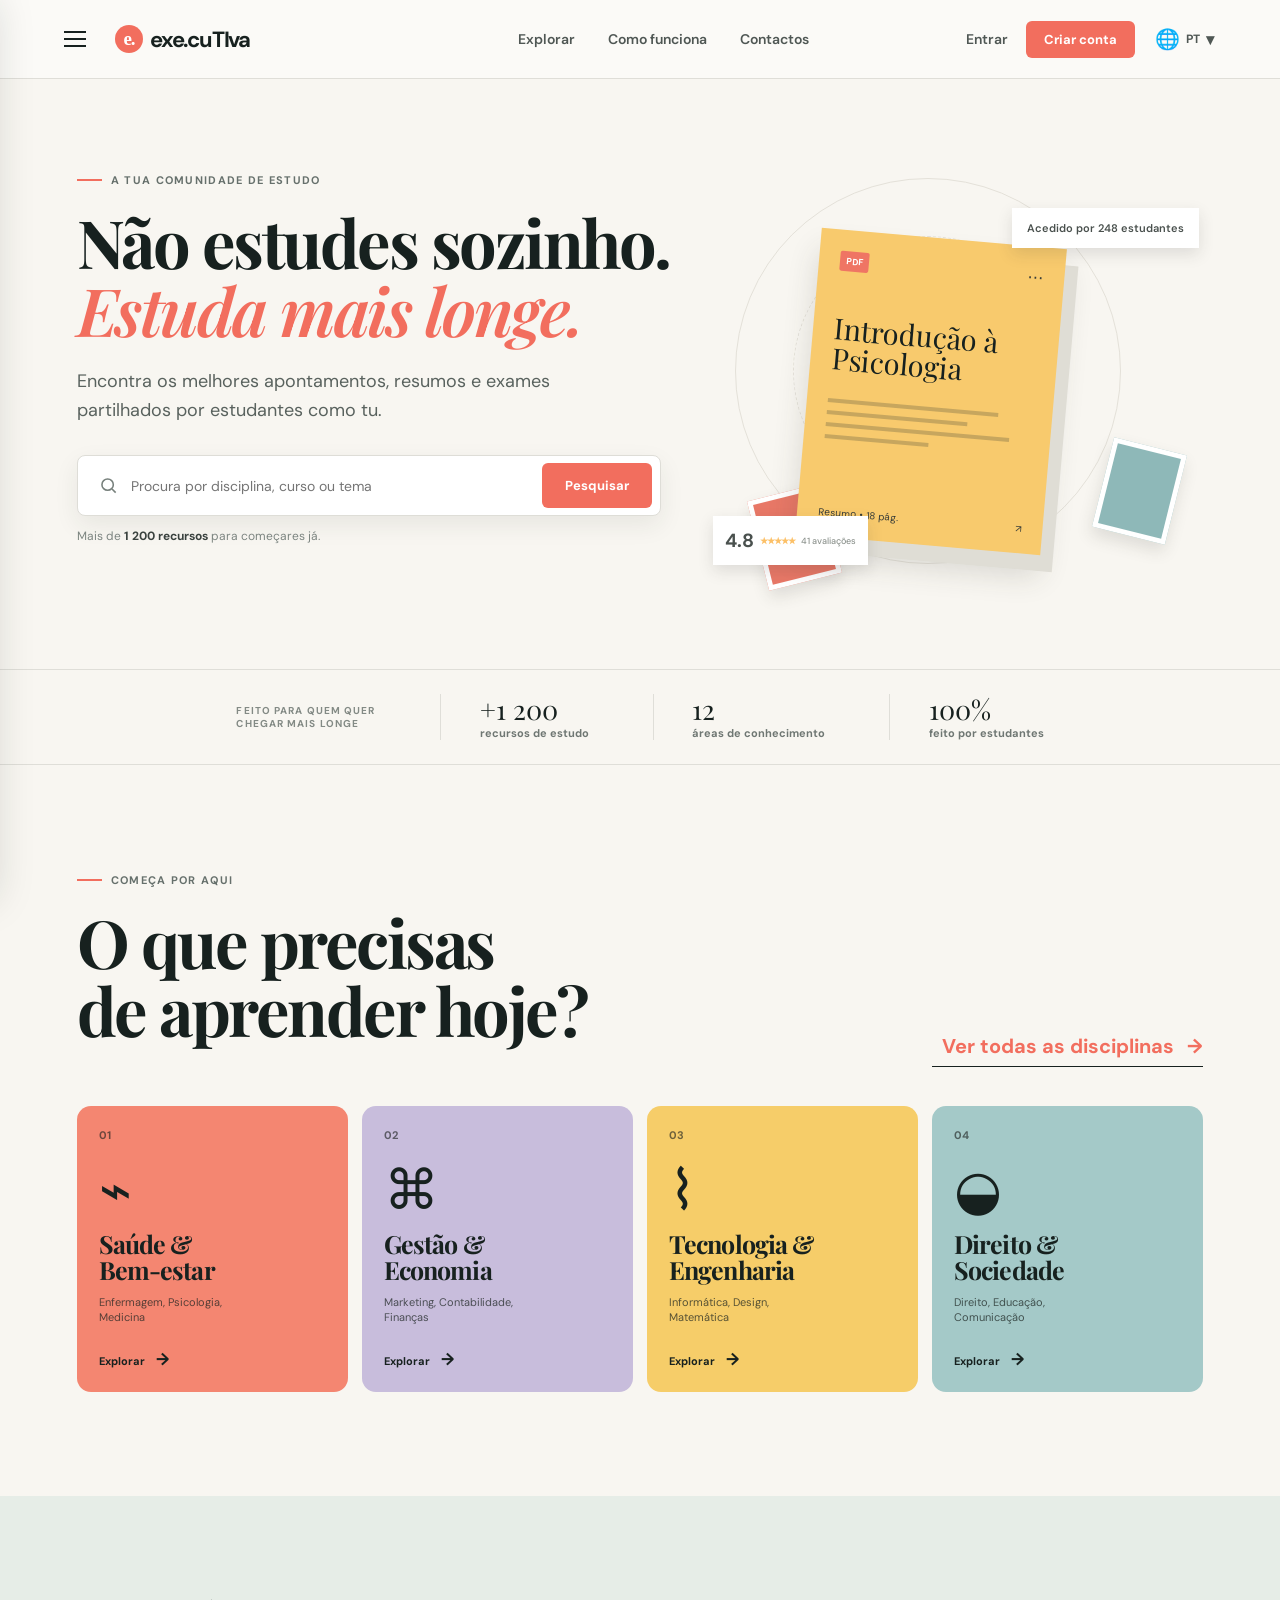
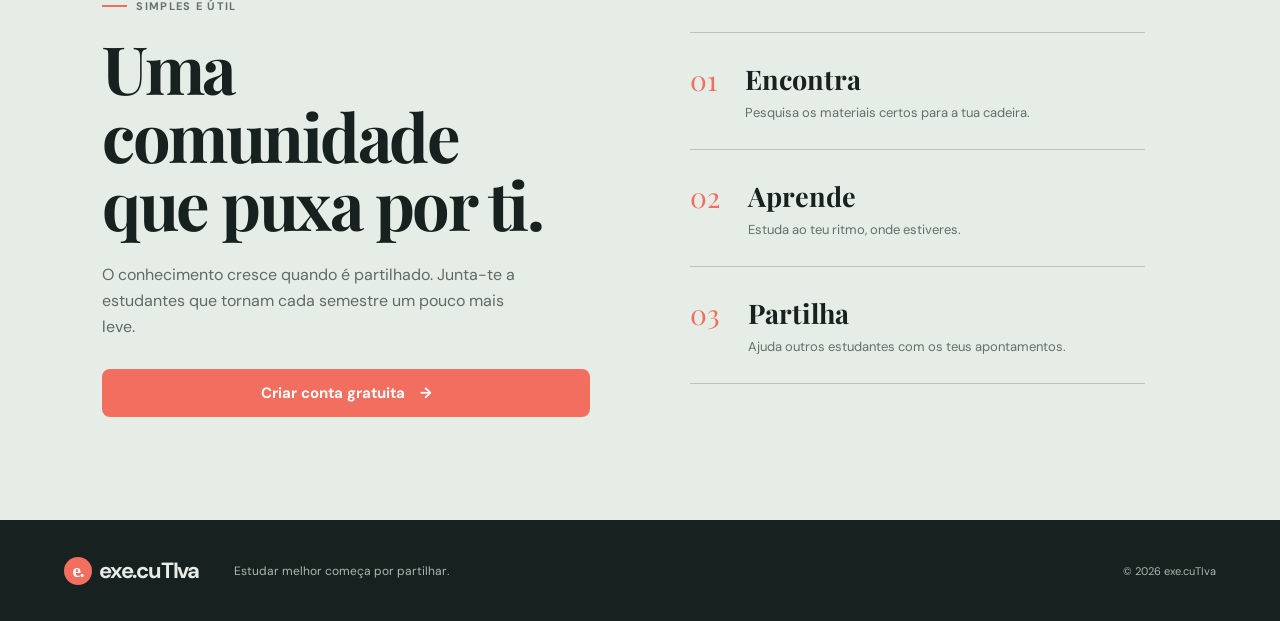
==== commit 261efa44: "-frontend: separado as responsabilidades do codigo JS dos serviços do restante codigo. Atualização d" ====
--- a/frontend/index.html
+++ b/frontend/index.html
@@ -15,40 +15,65 @@
             <button class="hamburger-button" id="hamburger-button" type="button" aria-label="Abrir menu" aria-expanded="false" aria-controls="side-menu"><span></span><span></span><span></span></button>
             <a class="home-brand" href="index.html" aria-label="exe.cuTIva, página inicial"><span class="brand-mark">e.</span><span>exe.cuTIva</span></a>
         </div>
-        <nav class="home-nav" aria-label="Navegação principal"><a href="subjects.html">Explorar</a><a href="#como-funciona">Como funciona</a><a href="contacts.html">Contactos</a></nav>
+        <nav class="home-nav" aria-label="Navegação principal">
+            <a href="subjects.html" data-i18n="menu-explorar">Explorar</a>
+            <a href="#como-funciona" data-i18n="menu-como-funciona">Como funciona</a>
+            <a href="contacts.html" data-i18n="menu-contactos">Contactos</a>
+        </nav>
         <div class="header-actions">
+            <!-- 1. Área de Autenticação -->
+            <div class="home-auth" id="area-auth">
+                <a class="home-login" href="login.html" data-i18n="btn-entrar">Entrar</a>
+                <a class="home-signup" href="register.html" data-i18n="btn-criar-conta">Criar conta</a>
+            </div>
+
+            <!-- 2. Seletor de Idiomas com Imagens Reais -->
             <div class="language-picker">
                 <button class="language-toggle" id="language-toggle" type="button" aria-expanded="false" aria-controls="language-menu">
-                    <span class="language-globe" aria-hidden="true">◎</span><span id="selected-language">PT</span><span class="language-chevron" aria-hidden="true">⌄</span>
+                    <span class="language-globe" aria-hidden="true">🌐</span><span id="selected-language">PT</span><span class="language-chevron" aria-hidden="true">▾</span>
                 </button>
                 <div class="language-menu" id="language-menu" role="menu">
-                    <button type="button" class="language-option is-selected" data-language="pt-PT" data-label="PT" role="menuitem"><span>Português</span><small>PT</small></button>
-                    <button type="button" class="language-option" data-language="en" data-label="EN" role="menuitem"><span>English</span><small>EN</small></button>
+                    <button type="button" class="language-option is-selected" data-language="pt-PT" data-label="PT" role="menuitem">
+                        <div class="lang-info">
+                            <!-- Imagem da bandeira PT -->
+                            <img src="https://flagcdn.com/pt.svg" alt="PT" class="lang-flag-img">
+                            <span>Português</span>
+                        </div>
+                        <small>PT</small>
+                    </button>
+                    <button type="button" class="language-option" data-language="en" data-label="EN" role="menuitem">
+                        <div class="lang-info">
+                            <!-- Imagem da bandeira UK -->
+                            <img src="https://flagcdn.com/gb.svg" alt="EN" class="lang-flag-img">
+                            <span>English</span>
+                        </div>
+                        <small>EN</small>
+                    </button>
                 </div>
             </div>
-            <div class="home-auth" id="area-auth"><a class="home-login" href="login.html">Entrar</a><a class="home-signup" href="register.html">Iniciar sessão</a></div>
         </div>
     </header>
     <div class="menu-backdrop" id="menu-backdrop"></div>
     <aside class="side-menu" id="side-menu" aria-label="Menu principal">
-        <div class="side-menu-top"><span class="side-menu-title">Menu</span><button class="close-menu" id="close-menu" type="button" aria-label="Fechar menu">×</button></div>
+        <div class="side-menu-top"><span class="side-menu-title" data-i18n="menu-titulo">Menu</span><button class="close-menu" id="close-menu" type="button" aria-label="Fechar menu">✕</button></div>
         <nav class="side-menu-links">
-            <a href="index.html"><span class="side-menu-icon">⌂</span> Página inicial</a>
-            <a href="subjects.html"><span class="side-menu-icon">⌕</span> Explorar materiais</a>
-            <a href="upload.html"><span class="side-menu-icon">↑</span> Partilhar apontamentos</a>
-            <a href="myNotes.html"><span class="side-menu-icon">▤</span> Os meus apontamentos</a>
-            <a href="contacts.html"><span class="side-menu-icon">✦</span> Contactos</a>
+            <a href="index.html"><span class="side-menu-icon">🏠</span> <span data-i18n="menu-lateral-inicio">Página inicial</span></a>
+            <a href="subjects.html"><span class="side-menu-icon">📚</span> <span data-i18n="menu-lateral-explorar">Explorar materiais</span></a>
+            <a href="upload.html"><span class="side-menu-icon">⬆️</span> <span data-i18n="menu-lateral-partilhar">Partilhar apontamentos</span></a>
+            <a href="myNotes.html"><span class="side-menu-icon">📂</span> <span data-i18n="menu-lateral-meus">Os meus apontamentos</span></a>
+            <a href="contacts.html"><span class="side-menu-icon">✉️</span> <span data-i18n="menu-contactos">Contactos</span></a>
         </nav>
-        <div class="side-menu-bottom"><p>Aprende. Partilha. Cresce.</p><a href="register.html">Criar conta gratuita <span>→</span></a></div>
+        <div class="side-menu-bottom"><p data-i18n="menu-slogan">Aprende. Partilha. Cresce.</p><a href="register.html"><span data-i18n="btn-conta-gratis">Criar conta gratuita</span> <span>→</span></a></div>
     </aside>
     <main>
         <section class="study-hero">
             <div class="hero-copy">
-                <p class="eyebrow"><span></span> A tua comunidade de estudo</p>
-                <h1>Não estudes sozinho.<br><em>Estuda mais longe.</em></h1>
-                <p class="hero-lead">Encontra os melhores apontamentos, resumos e exames partilhados por estudantes como tu.</p>
-                <form class="main-search" action="subjects.html" role="search"><svg viewBox="0 0 24 24" aria-hidden="true"><circle cx="11" cy="11" r="6.5"></circle><path d="m16 16 4.2 4.2"></path></svg><input name="q" type="search" placeholder="Procura por disciplina, curso ou tema"><button type="submit">Pesquisar</button></form>
-                <p class="search-caption">Mais de <strong>1 200 recursos</strong> para começares já.</p>
+                
+                <p class="eyebrow"><span></span> <b data-i18n="home-eyebrow1">A tua comunidade de estudo</b></p>
+                <h1 data-i18n="home-title1">Não estudes sozinho.<br><em>Estuda mais longe.</em></h1>
+                <p class="hero-lead" data-i18n="home-lead">Encontra os melhores apontamentos, resumos e exames partilhados por estudantes como tu.</p>
+                <form class="main-search" action="subjects.html" role="search"><svg viewBox="0 0 24 24" aria-hidden="true"><circle cx="11" cy="11" r="6.5"></circle><path d="m16 16 4.2 4.2"></path></svg><input name="q" type="search" data-i18n="home-search-placeholder" placeholder="Procura por disciplina, curso ou tema"><button type="submit" data-i18n="home-btn-search">Pesquisar</button></form>
+                <p class="search-caption" data-i18n="home-caption">Mais de <strong>1 200 recursos</strong> para começares já.</p>
             </div>
             <div class="hero-visual" aria-hidden="true">
                 <div class="orbit orbit-one"></div><div class="orbit orbit-two"></div><div class="visual-note note-top">Acedido por 248 estudantes</div>
@@ -56,26 +81,23 @@
                 <div class="visual-note note-bottom"><b>4.8</b> <span class="stars">★★★★★</span> <small>41 avaliações</small></div><div class="mini-book book-a"></div><div class="mini-book book-b"></div>
             </div>
         </section>
-        <section class="trusted-strip"><p>FEITO PARA QUEM QUER CHEGAR MAIS LONGE</p><div><span>+1 200</span> recursos de estudo</div><div><span>12</span> áreas de conhecimento</div><div><span>100%</span> feito por estudantes</div></section>
+        <section class="trusted-strip"><p data-i18n="home-trusted-title">FEITO PARA QUEM QUER CHEGAR MAIS LONGE</p><div><span>+1 200</span> <b data-i18n="home-trusted-1">recursos de estudo</b></div><div><span>12</span> <b data-i18n="home-trusted-2">áreas de conhecimento</b></div><div><span>100%</span> <b data-i18n="home-trusted-3">feito por estudantes</b></div></section>
         <section class="explore-section" id="como-funciona">
-            <div class="section-intro"><div><p class="eyebrow"><span></span> Começa por aqui</p><h2>O que precisas<br>de aprender hoje?</h2></div><a href="subjects.html" class="text-link">Ver todas as disciplinas <span>→</span></a></div>
+            <div class="section-intro"><div><p class="eyebrow"><span></span> <b data-i18n="home-eyebrow2">Começa por aqui</b></p><h2 data-i18n="home-title2">O que precisas<br>de aprender hoje?</h2></div><a href="subjects.html" class="text-link"><span data-i18n="home-link-all">Ver todas as disciplinas</span> <span>→</span></a></div>
             <div class="subject-grid">
-                <a class="subject-card coral" href="subjects.html"><span class="subject-number">01</span><div class="subject-icon">⌁</div><h3>Saúde &amp;<br>Bem-estar</h3><p>Enfermagem, Psicologia, Medicina</p><b>Explorar <i>→</i></b></a>
-                <a class="subject-card lilac" href="subjects.html"><span class="subject-number">02</span><div class="subject-icon">⌘</div><h3>Gestão &amp;<br>Economia</h3><p>Marketing, Contabilidade, Finanças</p><b>Explorar <i>→</i></b></a>
-                <a class="subject-card yellow" href="subjects.html"><span class="subject-number">03</span><div class="subject-icon">⌇</div><h3>Tecnologia &amp;<br>Engenharia</h3><p>Informática, Design, Matemática</p><b>Explorar <i>→</i></b></a>
-                <a class="subject-card blue" href="subjects.html"><span class="subject-number">04</span><div class="subject-icon">◒</div><h3>Direito &amp;<br>Sociedade</h3><p>Direito, Educação, Comunicação</p><b>Explorar <i>→</i></b></a>
+                <a class="subject-card coral" href="subjects.html"><span class="subject-number">01</span><div class="subject-icon">⌁</div><h3 data-i18n="home-cat1-title">Saúde &amp;<br>Bem-estar</h3><p data-i18n="home-cat1-desc">Enfermagem, Psicologia, Medicina</p><b><span data-i18n="home-explore">Explorar</span> <i>→</i></b></a>
+                <a class="subject-card lilac" href="subjects.html"><span class="subject-number">02</span><div class="subject-icon">⌘</div><h3 data-i18n="home-cat2-title">Gestão &amp;<br>Economia</h3><p data-i18n="home-cat2-desc">Marketing, Contabilidade, Finanças</p><b><span data-i18n="home-explore">Explorar</span> <i>→</i></b></a>
+                <a class="subject-card yellow" href="subjects.html"><span class="subject-number">03</span><div class="subject-icon">⌇</div><h3 data-i18n="home-cat3-title">Tecnologia &amp;<br>Engenharia</h3><p data-i18n="home-cat3-desc">Informática, Design, Matemática</p><b><span data-i18n="home-explore">Explorar</span> <i>→</i></b></a>
+                <a class="subject-card blue" href="subjects.html"><span class="subject-number">04</span><div class="subject-icon">◒</div><h3 data-i18n="home-cat4-title">Direito &amp;<br>Sociedade</h3><p data-i18n="home-cat4-desc">Direito, Educação, Comunicação</p><b><span data-i18n="home-explore">Explorar</span> <i>→</i></b></a>
             </div>
         </section>
-        <section class="steps-section"><div class="steps-copy"><p class="eyebrow"><span></span> Simples e útil</p><h2>Uma comunidade<br>que puxa por ti.</h2><p>O conhecimento cresce quando é partilhado. Junta-te a estudantes que tornam cada semestre um pouco mais leve.</p><a href="register.html" class="dark-button">Criar conta gratuita <span>→</span></a></div><ol class="steps-list"><li><span>01</span><div><h3>Encontra</h3><p>Pesquisa os materiais certos para a tua cadeira.</p></div></li><li><span>02</span><div><h3>Aprende</h3><p>Estuda ao teu ritmo, onde estiveres.</p></div></li><li><span>03</span><div><h3>Partilha</h3><p>Ajuda outros estudantes com os teus apontamentos.</p></div></li></ol></section>
+        <section class="steps-section"><div class="steps-copy"><p class="eyebrow"><span></span> <b data-i18n="home-eyebrow3">Simples e útil</b></p><h2 data-i18n="home-title3">Uma comunidade<br>que puxa por ti.</h2><p data-i18n="home-desc3">O conhecimento cresce quando é partilhado. Junta-te a estudantes que tornam cada semestre um pouco mais leve.</p><a href="register.html" class="dark-button"><span data-i18n="btn-conta-gratis">Criar conta gratuita</span> <span>→</span></a></div><ol class="steps-list"><li><span>01</span><div><h3 data-i18n="home-step1-title">Encontra</h3><p data-i18n="home-step1-desc">Pesquisa os materiais certos para a tua cadeira.</p></div></li><li><span>02</span><div><h3 data-i18n="home-step2-title">Aprende</h3><p data-i18n="home-step2-desc">Estuda ao teu ritmo, onde estiveres.</p></div></li><li><span>03</span><div><h3 data-i18n="home-step3-title">Partilha</h3><p data-i18n="home-step3-desc">Ajuda outros estudantes com os teus apontamentos.</p></div></li></ol></section>
     </main>
-    <footer class="home-footer"><a class="home-brand" href="index.html"><span class="brand-mark">e.</span><span>exe.cuTIva</span></a><p>Estudar melhor começa por partilhar.</p><small>© 2026 exe.cuTIva</small></footer>
+    <footer class="home-footer"><a class="home-brand" href="index.html"><span class="brand-mark">e.</span><span>exe.cuTIva</span></a><p data-i18n="footer-slogan">Estudar melhor começa por partilhar.</p><small>© 2026 exe.cuTIva</small></footer>
     
     <script src="js/config.js"></script>
     <script src="js/language.js"></script>
     <script src="js/UI.js"></script>
-    
-   
     <script src="js/auth.js"></script>
-    
 </body>
-</html>
+</html>
--- a/frontend/css/style.css
+++ b/frontend/css/style.css
@@ -1,885 +1,147 @@
-/* 
-   ESTILO GERAL
-*/
-*{
-    margin:0;
-    padding:0;
-    box-sizing:border-box;
-}
-
-body{
-    font-family: Arial, Helvetica, sans-serif;
-    background-color:#f3f3f3;
-    color:#333;
-}
-
-/* 
-   LOGIN E REGISTO
- */
-.login-page{
-    background:linear-gradient(to right,#FCC067,#f6f490e4);
-    min-height:100vh;
-    display:flex;
-    justify-content:center;
-    align-items:center;
-}
-
-.login-box{
-    background:white;
-    width:320px;
-    padding:30px;
-    border-radius:10px;
-    text-align:center;
-    box-shadow:0 4px 12px rgba(0,0,0,0.2);
-}
-
-.login-box h1{
-    color:#f4a228;
-    margin-bottom:20px;
-    font-size:32px;
-}
-
-.login-box input{
-    width:90%;
-    padding:10px;
-    margin-bottom:12px;
-    border:1px solid #ccc;
-    border-radius:4px;
-    font-size:14px;
-}
-
-.btn-login{
-    width:97%;
-    padding:10px;
-    background:#FCC067;
-    border:none;
-    border-radius:4px;
-    color:white;
-    font-size:16px;
-    cursor:pointer;
-}
-
-.btn-login:hover{
-    opacity:0.9;
-}
-
-.login-box p{
-    font-size:14px;
-    margin-top:18px;
-}
-
-.login-box a{
-    text-decoration:none;
-    color:#FCC067;
-    font-weight:bold;
-}
-
-.btn-voltar{
-    display:block;
-    margin-top:20px;
-    background:#d9d9d9;
-    padding:10px;
-    border-radius:4px;
-    color:black;
-    text-decoration:none;
-}
-
-/* 
-   TOPO cabecalho
- */
-.topo{
-    display:flex;
-    justify-content:space-between;
-    align-items:center;
-    padding:18px 45px;
-    background:white;
-    box-shadow:0 2px 8px rgba(0,0,0,0.08);
-}
-
-.logo img{
-    height:80px;
-}
-
-.menu{
-    display:flex;
-    gap:20px;
-    align-items:center;
-}
-
-.menu a{
-    text-decoration:none;
-    color:#333;
-    font-size:16px;
-    font-weight:500;
-    transition:0.3s;
-}
-
-.menu a:hover{
-    color:#FCC067;
-}
-
-.topo-botoes{
-    display:flex;
-    gap:12px;
-}
-
-.btn-topo{
-    text-decoration:none;
-    background:#FCC067;
-    color:white;
-    padding:10px 16px;
-    border-radius:8px;
-    font-size:14px;
-    font-weight:bold;
-    transition:0.3s;
-}
-
-.btn-login-topo{
-    text-decoration:none;
-    background:#f2f2f2;
-    color:#333;
-    padding:10px 16px;
-    border-radius:8px;
-    font-size:14px;
-    font-weight:bold;
-    transition:0.3s;
-}
-
-.btn-topo:hover,
-.btn-login-topo:hover{
-    opacity:0.9;
-}
-
-/* 
-   HERO, a parte laranja
- */
-.hero{
-    min-height:340px;
-    background:linear-gradient(to right, #efbb6a, #f5e4a2);
-    display:flex;
-    align-items:center;
-    padding:45px 0 70px 0;
-}
-
-.hero-texto{
-    width:100%;
-    max-width:620px;
-    margin-left:340px;
-}
-
-.hero-texto h1{
-    font-size:36px;
-    line-height:1.1;
-    color:black;
-    margin-bottom:24px;
-    font-weight:700;
-}
-
-.hero-texto p{
-    font-size:19px;
-    line-height:1.7;
-    margin-bottom:28px;
-    color:#333;
-}
-
-.hero-botoes{
-    display:flex;
-    gap:15px;
-}
-
-.btn-principal{
-    display:inline-block;
-    background:white;
-    color:#d9982f;
-    text-decoration:none;
-    padding:14px 22px;
-    border-radius:8px;
-    font-weight:600;
-    transition:0.3s;
-}
-
-.btn-principal:hover{
-    background:#fff7eb;
-}
-
-.btn-secundario{
-    background:transparent;
-    color:white;
-    text-decoration:none;
-    padding:14px 22px;
-    border:2px solid white;
-    border-radius:8px;
-    font-weight:bold;
-}
-
-.hero-imagem{
-    width:40%;
-}
-
-.caixa-imagem{
-    background:rgba(255,255,255,0.25);
-    padding:35px;
-    border-radius:18px;
-    box-shadow:0 6px 20px rgba(0,0,0,0.1);
-}
-
-.caixa-imagem h2{
-    color:white;
-    font-size:30px;
-    margin-bottom:15px;
-}
-
-.caixa-imagem p{
-    color:#333;
-    font-size:17px;
-}
-
-/* 
-cards, os quadrados 
- */
-.funcionalidades{
-    display:flex;
-    justify-content:center;
-    gap:18px;
-    flex-wrap:wrap;
-    padding:0 40px 40px 40px;
-    margin-top:-40px;
-}
-
-.card{
-    background:white;
-    width:250px;
-    min-height:220px;
-    padding:26px 20px;
-    border-radius:14px;
-    box-shadow:0 6px 18px rgba(0,0,0,0.08);
-    transition:transform 0.3s ease;
-}
-
-
-.card:hover{
-    transform:translateY(-6px);
-    box-shadow:0 10px 22px rgba(0,0,0,0.12);
-}
-.card h2{
-    font-size:24px;
-    line-height:1.2;
-    color:#e5a84b;
-    margin-bottom:18px;
-}
-
-.card p{
-    font-size:16px;
-    color:#444;
-    line-height:1.5;
-    margin-bottom:22px;
-}
-
-.card a{
-    text-decoration:none;
-    color:#FCC067;
-    font-weight:bold;
-    font-size:15px;
-}
-
-/* =========================
-   RESPONSIVO
-========================= */
-@media (max-width: 1400px){
-    .hero-texto{
-        margin-left:220px;
-    }
-}
-
-@media (max-width: 1100px){
-    .topo{
-        flex-direction:column;
-        gap:18px;
-    }
-
-    .menu{
-        flex-wrap:wrap;
-        justify-content:center;
-    }
-
-    .hero{
-        padding:70px 40px 130px 40px;
-    }
-
-    .hero-texto{
-        margin-left:0;
-        max-width:100%;
-    }
-
-    .hero-texto h1{
-        font-size:44px;
-    }
-
-    .hero-texto p{
-        font-size:18px;
-    }
-}
-
-@media (max-width: 768px){
-    .topo{
-        padding:18px 20px;
-    }
-
-    .menu{
-        gap:16px;
-    }
-
-    .hero{
-        min-height:auto;
-        padding:60px 20px 80px 20px;
-    }
-
-    .hero-texto h1{
-        font-size:34px;
-    }
-
-    .hero-texto p{
-        font-size:16px;
-    }
-
-    .funcionalidades{
-        margin-top:-40px;
-        padding:0 20px 50px 20px;
-    }
-
-    .card{
-        width:100%;
-        max-width:320px;
-        min-height:auto;
-    }
-}
-
-.grelha-cards {
-    display: grid;
-    grid-template-columns: repeat(auto-fill, minmax(280px, 1fr));
-    gap: 25px;
-    padding: 40px 0;
-}
-
-.card-estudo {
-    background: #fff;
-    border-radius: 12px;
-    box-shadow: 0 10px 20px rgba(0,0,0,0.05);
-    overflow: hidden;
-    transition: transform 0.3s ease;
-}
-
-.card-estudo:hover { transform: translateY(-10px); }
-
-.card-estudo img {
-    width: 100%;
-    height: 180px;
-    object-fit: top;
-    border-bottom: 1px solid #eee;
-}
-
-.btn-pequeno {
-    padding: 6px 12px;
-    font-size: 13px;
-    font-weight: bold;
-    border-radius: 6px;
+/* =========================================================
+   1. ESTILO GERAL E VARIÁVEIS
+========================================================= */
+:root {
+    --app-ink: #17211f;
+    --app-paper: #f8f6f1;
+    --app-coral: #f26e5e;
+    --app-coral-hover: #d95749;
+    --app-line: #dfded8;
+    --app-yellow: #FCC067;
+}
+
+* {
+    margin: 0;
+    padding: 0;
+    box-sizing: border-box;
+}
+
+body {
+    font-family: 'DM Sans', Arial, Helvetica, sans-serif;
+    background-color: var(--app-paper);
+    color: var(--app-ink);
+}
+
+a {
     text-decoration: none;
-    transition: 0.3s;
-    display: inline-flex;
-    align-items: center;
-}
-
-.btn-ver {
-    background-color: #f8f9fa;
-    color: #444;
-    border: 1px solid #ddd;
-}
-
-.btn-ver:hover {
-    background-color: #e2e6ea;
-}
-
-.btn-baixar {
-    background-color: #fff7eb; /* Laranja clarinho da tua plataforma */
-    color: #d98a1c;
-    border: 1px solid #fde7c7;
-}
-
-.btn-baixar:hover {
-    background-color: #fde7c7;
-}
-
-/*rodape*/
-.footer{
-    text-align:center;
-    padding:25px;
-    background:#ffffff;
-    font-size:14px;
-    color:#666;
-}
-
-/* --- ESTILOS DA PÁGINA DE UPLOAD --- */
-.seccao-upload {
+    color: inherit;
+}
+
+/* =========================================================
+   2. SISTEMA GLOBAL DE BOTÕES (NORMALIZAÇÃO)
+========================================================= */
+
+/* Botões Principais (Formulários, Login, Registo, Contactos, Upload) */
+.app-primary-button,
+.btn-login,
+.btn-envio-contacto,
+.btn-upload,
+.dark-button {
     display: flex;
-    justify-content: center;
-    align-items: center;
-    min-height: calc(100vh - 200px); /* Ocupa a altura do ecrã menos o header/footer */
-    padding: 50px 20px;
-    background-color: #f4f7f6;
-}
-
-.container-upload {
-    background: #ffffff;
-    padding: 40px;
-    border-radius: 12px;
-    box-shadow: 0 10px 25px rgba(0,0,0,0.08);
-    width: 100%;
-    max-width: 500px;
-}
-
-.cabecalho-upload {
-    text-align: center;
-    margin-bottom: 30px;
-}
-
-.cabecalho-upload h1 {
-    color: #333;
-    margin-bottom: 10px;
-}
-
-.cabecalho-upload p {
-    color: #666;
-    font-size: 0.95rem;
-}
-
-.formulario-upload .grupo-input {
-    margin-bottom: 20px;
-    display: flex;
-    flex-direction: column;
-}
-
-.formulario-upload label {
-    font-weight: 600;
-    margin-bottom: 8px;
-    color: #444;
-}
-
-.formulario-upload input[type="text"] {
-    padding: 12px 15px;
-    border: 1px solid #ccc;
-    border-radius: 8px;
-    font-size: 1rem;
-    transition: border-color 0.3s;
-}
-
-.formulario-upload input[type="text"]:focus {
-    border-color: #01579b;
-    outline: none;
-}
-
-.area-ficheiro {
-    background: #f8f9fa;
-    padding: 20px;
-    border: 2px dashed #b0bec5;
-    border-radius: 8px;
-    text-align: center;
-}
-
-.area-ficheiro input[type="file"] {
-    margin-top: 10px;
-    width: 100%;
-}
-
-.area-ficheiro small {
-    display: block;
-    margin-top: 10px;
-    color: #888;
-}
-
-.btn-upload {
-    width: 100%;
-    padding: 15px;
-    font-size: 1.1rem;
-    margin-top: 10px;
-}
-
-/* --- BARRA DE FILTRO (Disciplinas) --- */
-.seccao-filtro {
-    background: #01579b;
-    color: white;
-    padding: 40px 20px;
-    text-align: center;
-}
-
-.formulario-pesquisa {
-    display: flex;
+    align-items: center;
     justify-content: center;
     gap: 15px;
-    margin-top: 20px;
-    max-width: 600px;
+    width: 100%;
+    padding: 14px 22px;
+    border: none;
+    border-radius: 8px;
+    background-color: var(--app-coral) !important;
+    color: #ffffff !important;
+    font-size: 15px;
+    font-weight: 700;
+    cursor: pointer;
+    transition: background-color 0.3s ease, transform 0.2s ease;
+    text-decoration: none;
+}
+
+.app-primary-button:hover,
+.btn-login:hover,
+.btn-envio-contacto:hover,
+.btn-upload:hover,
+.dark-button:hover {
+    background-color: var(--app-coral-hover) !important;
+    transform: translateY(-2px);
+}
+
+.app-primary-button span {
+    font-size: 18px;
     margin-left: auto;
-    margin-right: auto;
-}
-
-.dropdown-disciplina {
-    flex-grow: 1;
-    padding: 12px 15px;
-    border-radius: 8px;
+}
+
+/* Botões do Menu Superior (Header) e Call to Actions pequenos */
+.home-signup,
+.app-header-cta,
+.btn-topo {
+    display: inline-flex;
+    align-items: center;
+    justify-content: center;
+    padding: 10px 18px !important;
+    border-radius: 6px !important;
+    background-color: var(--app-coral) !important;
+    color: #ffffff !important;
+    font-size: 13px !important;
+    font-weight: 700 !important;
+    text-decoration: none !important;
     border: none;
-    font-size: 1rem;
     cursor: pointer;
-}
-/* --- BARRA DE PESQUISA DE DISCIPLINAS --- */
-.barra-filtro {
-    justify-content: center; /* Centra a barra na página */
-    background: #f8f9fa;
-    padding: 20px;
-    border-radius: 12px;
-    margin-bottom: 30px;
-}
-
-.formulario-pesquisa {
-    display: flex;
-    gap: 15px;
-    width: 100%;
-    max-width: 600px;
-}
-
-.dropdown-disciplina {
-    flex-grow: 1;
-    padding: 12px 20px;
-    font-size: 1rem;
-    border: 2px solid #e0e0e0;
-    border-radius: 8px;
-    outline: none;
-    transition: border-color 0.3s;
-    background-color: white;
+    transition: background-color 0.3s ease, transform 0.2s ease !important;
+}
+
+.home-signup:hover,
+.app-header-cta:hover,
+.btn-topo:hover {
+    background-color: var(--app-coral-hover) !important;
+    transform: translateY(-1px);
+}
+
+/* Links do Menu Superior */
+.home-nav a,
+.home-login {
+    font-size: 14px;
+    font-weight: 600;
+    color: #4f5754;
+    transition: color 0.2s ease;
+    background: transparent;
+    border: none;
     cursor: pointer;
 }
 
-.dropdown-disciplina:focus {
-    border-color: #01579b;
-}
-
-.btn-pesquisa {
-    padding: 12px 30px;
-    margin: 0; /* Remove margens extra para alinhar com o input */
-}
-
-.container-mensagens {
-    width: 100%;
-    max-width: 500px;
-    margin: 20px auto 0; /* Centralizado e com espaço do topo */
-    padding: 0 20px;
-}
-
-.alerta {
-    padding: 15px;
-    border-radius: 8px;
-    margin-bottom: 10px;
-    text-align: center;
-    font-weight: 600;
-    box-shadow: 0 4px 12px rgba(0,0,0,0.1);
-    animation: slideDown 0.4s ease-out;
-}
-
-.alerta-sucesso {
-    background-color: #d4edda;
-    color: #155724;
-    border: 1px solid #c3e6cb;
-}
-
-.alerta-erro {
-    background-color: #f8d7da;
-    color: #721c24;
-    border: 1px solid #f5c6cb;
-}
-
-@keyframes slideDown {
-    from { transform: translateY(-20px); opacity: 0; }
-    to { transform: translateY(0); opacity: 1; }}
-/* link ativo no menu */
-.menu a.ativo{
-    color:#FCC067;
-    font-weight:bold;
-}
-
-/* hero da página de apontamentos */
-.hero-apontamentos{
-    min-height:250px;
-    padding:50px 0;
-}
-
-/* secção principal */
-.lista-apontamentos{
-    padding:50px 60px;
-    background:#f3f3f3;
-}
-
-.barra-topo-apontamentos{
-    display:flex;
-    justify-content:space-between;
-    align-items:center;
-    margin-bottom:30px;
-    flex-wrap:wrap;
-    gap:15px;
-}
-
-.barra-topo-apontamentos h2{
-    font-size:28px;
-    color:#333;
-}
-
-/* grelha dos cards */
-.grelha-apontamentos{
-    display:grid;
-    grid-template-columns:repeat(auto-fit, minmax(260px, 1fr));
-    gap:25px;
-}
-
-/* card de cada apontamento */
-.apontamento-card{
-    background:white;
-    padding:25px;
-    border-radius:14px;
-    box-shadow:0 6px 18px rgba(0,0,0,0.08);
-    transition:transform 0.3s ease, box-shadow 0.3s ease;
-}
-
-.apontamento-card:hover{
-    transform:translateY(-5px);
-    box-shadow:0 10px 22px rgba(0,0,0,0.12);
-}
-
-.apontamento-card h3{
-    color:#e5a84b;
-    font-size:22px;
-    margin-bottom:15px;
-}
-
-.apontamento-card p{
-    font-size:15px;
-    color:#444;
-    margin-bottom:10px;
-    line-height:1.5;
-}
-
-/* ações */
-.acoes-card{
-    display:flex;
-    gap:15px;
-    margin-top:20px;
-    flex-wrap:wrap;
-}
-
-.acoes-card a{
-    text-decoration:none;
-    color:#FCC067;
-    font-weight:bold;
-    font-size:14px;
-}
-
-.acoes-card a:hover{
-    text-decoration:underline;
-}
-
-/* responsivo */
-@media (max-width: 768px){
-    .lista-apontamentos{
-        padding:40px 20px;
-    }
-
-    .barra-topo-apontamentos h2{
-        font-size:24px;
-    }
-}
-
-
-/* UPLOAD */
-
-.upload-container{
-    display:flex;
-    justify-content:center;
-    align-items:center;
-    padding:60px 20px;
-}
-
-.upload-box{
-    background:white;
-    padding:35px;
-    border-radius:14px;
-    box-shadow:0 6px 18px rgba(0,0,0,0.08);
-    width:100%;
-    max-width:400px;
-    text-align:center;
-}
-
-.upload-box h2{
-    color:#e5a84b;
-    margin-bottom:25px;
-}
-
-.upload-box input{
-    width:100%;
-    padding:12px;
-    margin-bottom:15px;
-    border:1px solid #ccc;
-    border-radius:6px;
-    font-size:14px;
-
-}
-.upload-box select, 
-.upload-box textarea {
-    width: 100%;
-    padding: 12px;
-    margin-bottom: 15px;
-    border: 1px solid #ccc;
-    border-radius: 6px;
-    font-size: 14px;
-    font-family: inherit;
-    background-color: white;
-}
-
-.upload-box textarea {
-    resize: vertical;
-    min-height: 120px;
-}
-
-.rotulo-form {
-    font-weight: bold;
-    font-size: 14px;
-    color: #444;
-    margin-bottom: 6px;
-    display: block;
-    text-align: left;
-}
-
-/* Ajuste para o botão de envio no formulário */
-.btn-envio-contacto {
-    width: 100%;
-    padding: 12px;
-    background: #FCC067;
-    border: none;
-    border-radius: 4px;
-    color: white;
-    font-size: 16px;
-    cursor: pointer;
-    font-weight: bold;
-    transition: 0.3s;
-}
-
-.btn-envio-contacto:hover {
-    opacity: 0.9;
-}
-
-.barra-filtros {
-            background: white; padding: 25px; border-radius: 12px;
-            box-shadow: 0 4px 15px rgba(0,0,0,0.05); margin: 30px auto; max-width: 1100px;
-        }
-        .linha-filtros {
-            display: flex; gap: 15px; flex-wrap: wrap; align-items: flex-end;
-        }
-        .linha-filtros .grupo-input { margin-bottom: 0; flex: 1; min-width: 200px; }
-        
-        .grelha-resultados {
-            display: grid; grid-template-columns: repeat(auto-fill, minmax(320px, 1fr));
-            gap: 20px; max-width: 1100px; margin: 0 auto 50px;
-        }
-        .cartao-apontamento {
-            background: white; padding: 20px; border-radius: 10px;
-            box-shadow: 0 2px 10px rgba(0,0,0,0.08); transition: 0.3s;
-            border-left: 5px solid #FCC067;
-        }
-        .cartao-apontamento:hover { transform: translateY(-5px); box-shadow: 0 5px 15px rgba(0,0,0,0.15); }
-        .cartao-apontamento h3 { color: #333; margin-bottom: 10px; font-size: 18px; }
-        .cartao-tag { 
-            display: inline-block; background: #fdf2e3; color: #d98a1c; 
-            padding: 4px 8px; border-radius: 4px; font-size: 12px; font-weight: bold; margin-bottom: 10px;
-        }
-        .cartao-apontamento p { font-size: 14px; color: #666; margin-bottom: 6px; }
-
-
-        /* =========================================================
-   MENSAGENS FLASH E POP-UP DE SAUDAÇÃO (base.html)
-   ========================================================= */
-#modalSaudacao {
-    position: fixed; top: 0; left: 0; width: 100%; height: 100%;
-    background: rgba(0, 0, 0, 0.75); display: flex;
-    justify-content: center; align-items: center; z-index: 10000;
-}
-
-.modal-conteudo {
-    background: white; padding: 35px; border-radius: 16px;
-    text-align: center; max-width: 500px; width: 90%;
-    box-shadow: 0 10px 30px rgba(0, 0, 0, 0.3); animation: popIn 0.3s ease-out;
-}
-
-.modal-conteudo h2 { color: #2c3e50; margin-bottom: 10px; font-size: 2rem; }
-.modal-conteudo p { color: #7f8c8d; margin-bottom: 20px; font-size: 1.1rem; }
-
-.modal-gifs {
-    display: flex; justify-content: space-around; align-items: center;
-    margin-bottom: 25px; gap: 15px;
-}
-
-.btn-fechar-modal {
-    background: #e74c3c; color: white; border: none; padding: 12px 30px;
-    font-size: 1rem; font-weight: bold; border-radius: 8px; cursor: pointer;
-}
-
-.btn-fechar-modal:hover { background: #c0392b; }
-
-@keyframes popIn {
-    from { transform: scale(0.8); opacity: 0; }
-    to { transform: scale(1); opacity: 1; }
-}
-
-/* Página inicial — composição isolada das restantes páginas */
-.home-page {
-    --ink: #17211f;
-    --paper: #f8f6f1;
-    --coral: #f26e5e;
-    --line: #d9d7d0;
-    background: var(--paper);
-    color: var(--ink);
-    font-family: 'DM Sans', Arial, sans-serif;
-}
-
-.home-page * {
-    box-sizing: border-box;
-}
-
-.home-page a {
-    text-decoration: none;
-    color: inherit;
-}
-
-.home-header {
+.home-nav a:hover,
+.home-login:hover,
+.app-header-nav nav .is-active {
+    color: var(--app-coral);
+}
+
+/* =========================================================
+   3. CABEÇALHO (HEADER) E MENU LATERAL
+========================================================= */
+.home-header, .app-header {
     height: 79px;
     padding: 0 clamp(24px, 5vw, 82px);
     display: flex;
     align-items: center;
     justify-content: space-between;
-    border-bottom: 1px solid var(--line);
+    border-bottom: 1px solid var(--app-line);
     background: #fbfaf7;
 }
 
-.home-brand {
+.home-brand, .app-brand {
     display: flex;
     gap: 7px;
     align-items: center;
     font-size: 22px;
     font-weight: 700;
     letter-spacing: -1.2px;
-}
-
-.brand-mark {
+    white-space: nowrap;
+}
+
+.brand-mark, .app-brand > span {
     width: 28px;
     height: 28px;
     display: grid;
     place-items: center;
     border-radius: 50%;
-    background: var(--coral);
+    background: var(--app-coral);
     color: white;
     font-family: Georgia, serif;
     font-size: 19px;
@@ -891,1575 +153,396 @@
     margin-left: 110px;
 }
 
-.home-nav a,
-.home-login {
-    font-size: 14px;
-    font-weight: 600;
-    color: #4f5754;
-}
-
-.home-nav a:hover,
-.home-login:hover {
-    color: var(--coral);
-}
-
-.header-actions,
-.home-auth {
+.header-actions, .home-auth, .app-auth {
     display: flex;
     align-items: center;
-    gap: 22px;
-}
-
-.home-signup {
-    padding: 11px 17px;
-    border-radius: 5px;
-    background: var(--ink);
-    color: #fff;
-    font-size: 13px;
-    font-weight: 700;
-}
-
-.language-picker {
-    position: relative;
-}
-
+    gap: 18px;
+}
+
+/* Seletor de Idioma */
+.language-picker { position: relative; }
 .language-toggle {
+    display: flex; align-items: center; gap: 6px; background: transparent;
+    border: 0; color: #4f5754; font: 700 12px 'DM Sans', sans-serif;
+    cursor: pointer; padding: 8px 2px;
+}
+.language-globe { font-size: 20px; line-height: 1; }
+.language-chevron { font-size: 16px; transition: transform .2s; }
+.language-picker.is-open .language-chevron { transform: rotate(180deg); }
+.language-menu {
+    display: none; position: absolute; right: 0; top: calc(100% + 10px);
+    z-index: 10; width: 156px; padding: 6px; background: #fff;
+    border: 1px solid #e1dfd8; box-shadow: 0 10px 25px rgba(23, 33, 31, .13);
+}
+.language-picker.is-open .language-menu { display: block; }
+.language-option {
+    width: 100%; display: flex; justify-content: space-between; padding: 10px;
+    background: transparent; border: 0; color: #43504a; font: 600 13px 'DM Sans', sans-serif;
+    text-align: left; cursor: pointer;
+}
+.language-option:hover, .language-option.is-selected { background: #f6f1eb; color: var(--app-coral); }
+.language-option small { font-size: 10px; color: #8a918d; }
+
+/* Menu Lateral (Mobile) */
+.header-start { display: flex; align-items: center; gap: 17px; }
+.hamburger-button {
+    width: 34px; height: 34px; display: grid; align-content: center; gap: 5px;
+    background: transparent; border: 0; cursor: pointer;
+}
+.hamburger-button span {
+    display: block; width: 22px; height: 2px; background: var(--app-ink); transition: transform .2s;
+}
+.hamburger-button:hover span { background: var(--app-coral); }
+
+.menu-backdrop {
+    position: fixed; inset: 0; z-index: 40; background: rgba(17, 28, 25, .34);
+    opacity: 0; visibility: hidden; transition: opacity .25s, visibility .25s;
+}
+.menu-backdrop.is-open { opacity: 1; visibility: visible; }
+
+.side-menu {
+    position: fixed; z-index: 50; top: 0; left: 0; width: min(350px, 88vw); height: 100dvh;
+    padding: 25px; background: #fbfaf7; box-shadow: 12px 0 38px rgba(22, 31, 28, .15);
+    transform: translateX(-105%); transition: transform .3s ease; display: flex; flex-direction: column;
+}
+.side-menu.is-open { transform: translateX(0); }
+.menu-open { overflow: hidden; }
+.side-menu-top { display: flex; align-items: center; justify-content: space-between; padding: 4px 0 24px; border-bottom: 1px solid var(--app-line); }
+.side-menu-title { font-family: 'Playfair Display', Georgia, serif; font-size: 29px; letter-spacing: -1px; }
+.close-menu { width: 33px; height: 33px; border: 1px solid #d8d9d4; border-radius: 50%; background: white; color: var(--app-ink); font-size: 26px; line-height: 1; cursor: pointer; }
+.side-menu-links { padding: 18px 0; display: grid; gap: 3px; }
+.side-menu-links a { display: flex; align-items: center; gap: 14px; padding: 13px 9px; border-radius: 4px; font-size: 14px; font-weight: 600; color: #45504a; }
+.side-menu-links a:hover { background: #f3ede4; color: var(--app-coral); }
+.side-menu-icon { display: grid; place-items: center; width: 20px; font-size: 20px; color: var(--app-coral); }
+.side-menu-bottom { margin-top: auto; padding-top: 22px; border-top: 1px solid var(--app-line); }
+.side-menu-bottom p { margin: 0 0 11px; color: #78817c; font-size: 12px; }
+.side-menu-bottom a { display: flex; justify-content: space-between; font-size: 13px; font-weight: 700; color: var(--app-ink); }
+.side-menu-bottom a span { color: var(--app-coral); font-size: 18px; }
+
+/* =========================================================
+   4. PÁGINA INICIAL (HERO & SECÇÕES)
+========================================================= */
+.study-hero {
+    display: grid; grid-template-columns: 1.08fr .92fr; max-width: 1280px; margin: auto;
+    padding: 94px clamp(24px, 6vw, 82px) 86px; overflow: hidden;
+}
+.hero-copy { position: relative; z-index: 1; }
+.eyebrow, .app-eyebrow {
+    display: flex; align-items: center; gap: 9px; text-transform: uppercase;
+    letter-spacing: 1.3px; font-size: 11px; font-weight: 700; color: #66706c; margin-bottom: 14px;
+}
+.eyebrow span { width: 25px; height: 2px; background: var(--app-coral); }
+
+.hero-copy h1, .section-intro h2, .steps-copy h2, .auth-card h1, .page-hero h1, .cabecalho-upload h1, .upload-box h2, .barra-topo-apontamentos h2 {
+    font-family: 'Playfair Display', Georgia, serif; color: var(--app-ink);
+}
+.hero-copy h1, .section-intro h2, .steps-copy h2 { font-size: clamp(44px, 5.2vw, 75px); line-height: 1.02; margin: 21px 0 23px; letter-spacing: -2.5px; }
+.hero-copy h1 em, .page-hero h1 em { font-weight: 600; color: var(--app-coral); }
+.hero-lead { max-width: 500px; font-size: 18px; line-height: 1.6; color: #59625e; margin-bottom: 31px; }
+
+.main-search {
+    height: 61px; max-width: 584px; display: flex; align-items: center;
+    padding: 7px 8px 7px 20px; background: white; border: 1px solid #deddd7; border-radius: 8px;
+    box-shadow: 0 9px 24px rgba(36, 46, 41, .08);
+}
+.main-search svg { width: 21px; fill: none; stroke: #77807c; stroke-width: 1.8; margin-right: 12px; }
+.main-search input { min-width: 0; flex: 1; border: 0; outline: 0; font: 14px 'DM Sans', sans-serif; color: var(--app-ink); }
+.main-search button { height: 45px; border: 0; padding: 0 23px; background: var(--app-coral); color: white; font: 700 13px 'DM Sans', sans-serif; cursor: pointer; border-radius: 6px; transition: 0.3s;}
+.main-search button:hover { background: var(--app-coral-hover); }
+
+.search-caption { font-size: 12px; color: #7c8580; margin-top: 12px; }
+.search-caption strong { color: #39423e; }
+
+/* Ilustrações Hero */
+.hero-visual { min-height: 410px; position: relative; }
+.orbit { position: absolute; border: 1px solid #e4e1d9; border-radius: 50%; }
+.orbit-one { width: 386px; height: 386px; top: 5px; left: 50px; }
+.orbit-two { width: 270px; height: 270px; top: 63px; left: 108px; border-style: dashed; }
+.document-card { position: absolute; z-index: 2; top: 65px; left: 123px; width: 246px; height: 307px; background: #f8ca6d; padding: 20px 21px; box-shadow: 13px 16px 0 #dfddd5, 0 22px 30px rgba(57, 54, 44, .16); transform: rotate(5deg); }
+.doc-top, .doc-footer { display: flex; justify-content: space-between; align-items: center; color: #393d38; }
+.doc-icon { padding: 4px 6px; background: #ef7564; color: white; font-size: 9px; font-weight: 700; border-radius: 2px; }
+.doc-title { font-family: 'Playfair Display', Georgia, serif; font-size: 29px; line-height: 1.05; margin-top: 42px; }
+.doc-lines { margin-top: 25px; }
+.doc-lines i { display: block; height: 4px; margin: 8px 0; background: rgba(44, 53, 48, .24); }
+.doc-lines i:nth-child(1) { width: 84%; } .doc-lines i:nth-child(2) { width: 69%; } .doc-lines i:nth-child(3) { width: 90%; } .doc-lines i:nth-child(4) { width: 51%; }
+.doc-footer { position: absolute; bottom: 18px; left: 21px; right: 21px; font-size: 10px; }
+.visual-note { position: absolute; z-index: 3; background: white; box-shadow: 0 6px 16px rgba(43, 47, 43, .13); font-size: 11px; font-weight: 600; color: #4a514e; }
+.note-top { top: 35px; right: 4px; padding: 13px 15px; }
+.note-bottom { display: flex; align-items: center; gap: 6px; bottom: 18px; left: 28px; padding: 12px; }
+.note-bottom b { font-size: 19px; } .note-bottom small { font-size: 9px; font-weight: 500; color: #8e948f; }
+.stars { font-size: 9px; letter-spacing: -1px; color: var(--app-yellow); }
+.mini-book { position: absolute; width: 75px; height: 92px; border: 5px solid white; box-shadow: 0 8px 16px rgba(55, 55, 48, .13); }
+.book-a { right: 26px; bottom: 46px; background: #8eb8b8; transform: rotate(14deg); }
+.book-b { left: 72px; bottom: 0; background: #e87867; transform: rotate(-14deg); }
+
+/* Faixa de Confiança */
+.trusted-strip { border-top: 1px solid var(--app-line); border-bottom: 1px solid var(--app-line); min-height: 96px; display: flex; justify-content: center; align-items: center; gap: clamp(26px, 5vw, 75px); padding: 20px 25px; }
+.trusted-strip p { font-size: 10px; font-weight: 700; letter-spacing: 1.1px; color: #838a85; max-width: 140px; }
+.trusted-strip div { border-left: 1px solid var(--app-line); padding-left: clamp(17px, 3vw, 43px); font-size: 11px; color: #6f7773; }
+.trusted-strip span { display: block; font-family: 'Playfair Display', Georgia, serif; font-size: 27px; color: var(--app-ink); line-height: 1.15; }
+
+/* Secção Explorar Categorias */
+.explore-section { max-width: 1280px; margin: auto; padding: 108px clamp(24px, 6vw, 82px) 104px; }
+.section-intro { display: flex; justify-content: space-between; align-items: flex-end; margin-bottom: 39px; }
+.text-link { font-size: 13px; font-weight: 700; padding-bottom: 7px; border-bottom: 1px solid var(--app-ink); }
+.text-link span { margin-left: 10px; color: var(--app-coral); font-size: 20px; }
+.subject-grid { display: grid; grid-template-columns: repeat(4, 1fr); gap: 14px; }
+.subject-card { min-height: 286px; padding: 22px; position: relative; display: flex; flex-direction: column; transition: transform .2s, box-shadow .2s; border-radius: 14px; }
+.subject-card:hover { transform: translateY(-5px); box-shadow: 0 14px 22px rgba(26, 32, 29, .1); }
+.coral { background: #f48671; } .lilac { background: #c8bddc; } .yellow { background: #f6cd69; } .blue { background: #a4c9c8; }
+.subject-number { font-size: 11px; font-weight: 700; color: rgba(28, 34, 31, .63); }
+.subject-icon { font-family: Georgia, serif; font-size: 55px; line-height: 1; margin: 21px 0 auto; color: var(--app-ink); }
+.subject-card h3 { font-family: 'Playfair Display', Georgia, serif; font-size: 25px; letter-spacing: -.9px; line-height: 1.05; margin-bottom: 12px; }
+.subject-card p { font-size: 11px; line-height: 1.4; color: rgba(27, 35, 32, .72); max-width: 150px; }
+.subject-card b { font-size: 11px; margin-top: 22px; }
+.subject-card b i { font-size: 17px; font-style: normal; margin-left: 8px; }
+
+/* Secção Passos */
+.steps-section { background: #e6ede7; display: grid; grid-template-columns: 1fr 1fr; gap: 100px; padding: 103px max(8vw, 30px); align-items: center; }
+.steps-copy { max-width: 520px; justify-self: end; }
+.steps-copy > p:not(.eyebrow) { font-size: 16px; color: #5f6b65; line-height: 1.6; margin: 25px 0 30px; max-width: 430px; }
+.steps-list { list-style: none; max-width: 455px; padding: 0; }
+.steps-list li { display: flex; gap: 28px; padding: 28px 0; border-top: 1px solid #bbc4bc; }
+.steps-list li:last-child { border-bottom: 1px solid #bbc4bc; }
+.steps-list span { font-family: 'Playfair Display', Georgia, serif; font-size: 28px; color: var(--app-coral); }
+.steps-list h3 { font-family: 'Playfair Display', Georgia, serif; font-size: 27px; margin: 0 0 7px; }
+.steps-list p { font-size: 13px; color: #617068; margin: 0; }
+
+/* =========================================================
+   5. PÁGINAS DE AUTENTICAÇÃO E FORMULÁRIOS
+========================================================= */
+.auth-page { display: flex; flex-direction: column; min-height: 100vh; }
+.auth-main { display: grid; place-items: center; flex: 1; padding: 65px 24px; background: linear-gradient(130deg, #f6ebe3 0%, #f8f6f1 47%, #e3eee7 100%); }
+.auth-card { width: min(100%, 480px); padding: 42px; background: white; border: 1px solid #e6e2db; border-radius: 12px; box-shadow: 0 18px 45px rgba(30, 40, 35, .09); }
+.auth-card h1 { font-size: 45px; line-height: 1.04; letter-spacing: -1.9px; margin-bottom: 15px;}
+.auth-intro { margin: 17px 0 28px; color: #67716c; font-size: 15px; line-height: 1.55; }
+
+.app-form { display: grid; gap: 8px; text-align: left; }
+.app-form label { margin-top: 7px; font-size: 12px; font-weight: 700; color: #45514b; }
+.app-form input, .app-form select, .app-form textarea {
+    width: 100%; padding: 13px; border: 1px solid #dcded8; border-radius: 8px; background: #fff;
+    color: var(--app-ink); font: 14px 'DM Sans', Arial, sans-serif; outline-color: var(--app-coral); transition: 0.3s;
+}
+.app-form input:focus, .app-form select:focus, .app-form textarea:focus { border-color: var(--app-coral); }
+
+.auth-switch { margin: 23px 0 0; text-align: center; font-size: 13px; color: #68716d; }
+.auth-switch a { color: var(--app-coral); font-weight: 700; }
+.form-message { min-height: 18px; margin-bottom: 5px; color: #bd3333; font-size: 12px; font-weight: 600; text-align: center; }
+
+/* Página de Upload / Contactos */
+.form-page .seccao-upload, .form-page .upload-container { flex: 1; padding: 68px 24px; background: linear-gradient(145deg, #f8f6f1, #edf2ed); display: flex; justify-content: center; align-items: center; }
+.form-page .container-upload, .form-page .upload-box { max-width: 580px; width: 100%; padding: 38px; background: white; border-radius: 12px; box-shadow: 0 15px 35px rgba(27, 37, 32, .08); }
+.cabecalho-upload h1, .upload-box h2 { font-size: 35px; letter-spacing: -1.3px; margin-bottom: 10px; }
+.cabecalho-upload p, .upload-box > p { color: #66716b; line-height: 1.5; margin-bottom: 25px; }
+
+.area-ficheiro { background: #faf9f5; padding: 20px; border: 2px dashed #bbc7bd; border-radius: 8px; text-align: center; }
+.area-ficheiro input[type="file"] { margin-top: 10px; width: 100%; border: none; padding: 0; background: transparent; }
+
+/* =========================================================
+   6. PÁGINAS DE LISTAGEM (EXPLORAR E MEUS APONTAMENTOS)
+========================================================= */
+.page-hero { max-width: 1180px; margin: auto; padding: 78px clamp(24px, 6vw, 76px) 38px; }
+.page-hero h1 { font-size: clamp(42px, 5vw, 64px); }
+.page-hero > p:last-child { max-width: 470px; margin: 18px 0 0; color: #64706a; font-size: 16px; line-height: 1.5; }
+
+.resource-content { max-width: 1180px; margin: auto; padding: 0 clamp(24px, 6vw, 76px) 90px; }
+.resource-search { display: flex; align-items: center; gap: 12px; padding: 0 17px; background: white; border: 1px solid #dcded8; border-radius: 8px; margin-bottom: 28px; }
+.resource-search span { font-size: 24px; color: var(--app-coral); }
+.resource-search input { flex: 1; padding: 19px 0; border: 0; outline: 0; font: 14px 'DM Sans', Arial, sans-serif; }
+.resource-search small { font-size: 11px; color: #7d8580; white-space: nowrap; }
+
+.resource-grid, .grelha-cards { display: grid; grid-template-columns: repeat(auto-fill, minmax(320px, 1fr)); gap: 20px; }
+.resource-card, .card-estudo { background: white; border: 1px solid #e3e1db; border-radius: 12px; transition: transform .2s, box-shadow .2s; overflow: hidden; }
+.resource-card:hover, .card-estudo:hover { transform: translateY(-4px); box-shadow: 0 13px 25px rgba(26, 35, 31, .09); }
+
+.resource-file { height: 105px; padding: 17px; background: var(--app-yellow); display: flex; align-items: flex-start; justify-content: space-between; }
+.resource-file span { padding: 4px 6px; background: var(--app-coral); color: white; font-size: 9px; font-weight: 700; border-radius: 4px; }
+.resource-file b { font-family: 'Playfair Display', Georgia, serif; font-size: 19px; line-height: 1.1; text-align: right; }
+
+.resource-info, .card-estudo .info { padding: 19px; }
+.resource-meta { margin: 0 0 7px; font-size: 10px; font-weight: 700; letter-spacing: .5px; text-transform: uppercase; color: #7a827e; }
+.resource-info h2, .card-estudo h3 { margin: 0 0 8px; font-family: 'Playfair Display', Georgia, serif; font-size: 23px; letter-spacing: -.6px; color: var(--app-ink); }
+.resource-info > p:not(.resource-meta), .card-estudo p { min-height: 34px; margin: 0; color: #727b76; font-size: 12px; line-height: 1.45; }
+
+.resource-info a { display: flex; justify-content: space-between; margin-top: 20px; padding-top: 13px; border-top: 1px solid #e7e5df; color: var(--app-coral); font-size: 12px; font-weight: 700; }
+.resource-info a span { font-size: 17px; }
+
+.notes-page .lista-apontamentos { flex: 1; padding: 68px clamp(24px, 6vw, 76px); }
+.barra-topo-apontamentos { max-width: 1180px; margin: 0 auto 27px; display: flex; justify-content: space-between; align-items: center; flex-wrap: wrap; gap: 15px; }
+.barra-topo-apontamentos h2 { font-size: 42px; letter-spacing: -1.6px; }
+
+.card-estudo .capa img { width: 100%; height: 180px; object-fit: cover; border-bottom: 1px solid #eee; }
+.card-estudo .tag { display: inline-block; background: #fdf2e3; color: #d98a1c; padding: 4px 8px; border-radius: 4px; font-size: 12px; font-weight: bold; margin-bottom: 10px; }
+
+.loading-state { grid-column: 1 / -1; padding: 45px; text-align: center; color: #748079; }
+.error-state { color: #bd3333; }
+.empty-state, .mensagem-vazia { grid-column: 1 / -1; padding: 47px; background: white; border: 1px dashed #d7d7d1; border-radius: 12px; text-align: center; }
+.empty-state b { font-family: 'Playfair Display', Georgia, serif; font-size: 25px; }
+.empty-state p, .mensagem-vazia p { font-size: 13px; color: #6a746e; margin: 15px 0; }
+.empty-state a, .mensagem-vazia a { display: inline-block; color: var(--app-coral); font-size: 13px; font-weight: 700; }
+
+/* Botões Pequenos (Cartões de Apontamentos) */
+.acoes-card, .acoes { display: flex; gap: 10px; margin-top: 15px; flex-wrap: wrap; }
+.btn-pequeno, .btn-ver {
+    padding: 8px 12px; font-size: 12px; font-weight: 700; border-radius: 6px; text-decoration: none;
+    transition: 0.3s; display: inline-flex; align-items: center; border: none; cursor: pointer;
+    background-color: #f8f9fa; color: #444; border: 1px solid #ddd;
+}
+.btn-ver:hover { background-color: #e2e6ea; }
+
+/* =========================================================
+   7. RODAPÉ E ALERTAS
+========================================================= */
+.home-footer, .app-footer {
+    padding: 36px clamp(24px, 5vw, 82px); background: var(--app-ink); color: #e8ebe7;
+    display: flex; align-items: center; gap: 35px;
+}
+.home-footer p, .app-footer p { font-size: 12px; color: #aeb8b1; flex: 1; }
+.home-footer small, .app-footer small { font-size: 11px; color: #aeb8b1; }
+
+.container-mensagens { width: 100%; max-width: 500px; margin: 20px auto 0; padding: 0 20px; }
+.alerta { padding: 15px; border-radius: 8px; margin-bottom: 10px; text-align: center; font-weight: 600; box-shadow: 0 4px 12px rgba(0,0,0,0.1); animation: slideDown 0.4s ease-out; }
+.alerta-sucesso { background-color: #d4edda; color: #155724; border: 1px solid #c3e6cb; }
+.alerta-erro { background-color: #f8d7da; color: #721c24; border: 1px solid #f5c6cb; }
+@keyframes slideDown { from { transform: translateY(-20px); opacity: 0; } to { transform: translateY(0); opacity: 1; } }
+
+/* =========================================================
+   8. MODAL DO LEITOR INCLUSIVO
+========================================================= */
+.modal-overlay { position: fixed; top: 0; left: 0; width: 100vw; height: 100vh; background-color: rgba(0, 0, 0, 0.8); backdrop-filter: blur(4px); z-index: 99999; display: flex; justify-content: center; align-items: center; padding: 20px; }
+.modal-overlay[hidden] { display: none !important; }
+.modal-content { background: #ffffff; width: 100%; max-width: 1000px; height: 90vh; border-radius: 14px; box-shadow: 0 15px 40px rgba(0,0,0,0.4); display: flex; flex-direction: column; overflow: hidden; position: relative; animation: popIn 0.3s ease-out; }
+.modal-content h2 { margin: 0; padding: 20px 80px 20px 20px; background: #fbfaf7; border-bottom: 1px solid var(--app-line); color: #333; font-size: 22px; font-family: 'Playfair Display', serif; text-align: center; }
+.texto-phda { flex: 1; padding: 0; display: flex; flex-direction: column; background-color: #f4f7f6; }
+.texto-phda iframe { flex: 1; width: 100%; height: 100%; border: none; }
+.btn-fechar-modal, .btn-fechar { position: absolute; top: 15px; right: 20px; background: #ffebee; color: #d32f2f; border: none; padding: 8px 16px; border-radius: 6px; font-weight: bold; cursor: pointer; transition: 0.2s; font-size: 14px; }
+.btn-fechar-modal:hover, .btn-fechar:hover { background: #ffcdd2; }
+@keyframes popIn { from { transform: scale(0.8); opacity: 0; } to { transform: scale(1); opacity: 1; } }
+
+/* =========================================================
+   9. MEDIA QUERIES (RESPONSIVO)
+========================================================= */
+@media (max-width: 850px) {
+    .home-header, .app-header { height: auto; min-height: 70px; padding: 16px 24px; }
+    .home-nav, .app-header-nav nav { display: none; }
+    .header-actions, .home-auth, .app-auth { gap: 13px; }
+    .home-login { display: none; }
+    .study-hero { grid-template-columns: 1fr; padding-top: 65px; }
+    .hero-visual { display: none; }
+    .trusted-strip { justify-content: flex-start; overflow: auto; }
+    .trusted-strip p { display: none; }
+    .trusted-strip div { white-space: nowrap; }
+    .subject-grid { grid-template-columns: repeat(2, 1fr); }
+    .steps-section { grid-template-columns: 1fr; gap: 48px; padding: 70px 24px; }
+    .steps-copy { justify-self: start; }
+    .section-intro h2, .steps-copy h2 { font-size: 40px; }
+    .home-footer, .app-footer { display: block; }
+    .home-footer p, .app-footer p { margin: 18px 0; }
+}
+
+@media (max-width: 520px) {
+    .home-brand, .app-brand { font-size: 20px; }
+    .hero-copy h1 { font-size: 45px; letter-spacing: -1.5px; }
+    .hero-lead { font-size: 16px; }
+    .main-search { height: auto; padding: 10px; }
+    .main-search input { font-size: 12px; }
+    .section-intro { display: block; }
+    .text-link { display: inline-block; margin-top: 24px; }
+    .subject-grid { grid-template-columns: 1fr; }
+    .subject-card { min-height: 230px; }
+    .trusted-strip { gap: 20px; }
+    .trusted-strip div { font-size: 10px; }
+    .trusted-strip span { font-size: 23px; }
+    .auth-card { padding: 30px 24px; }
+    .auth-card h1 { font-size: 38px; }
+    .notes-page .lista-apontamentos { padding: 48px 22px; }
+    .home-signup, .app-header-cta { padding: 9px 11px !important; font-size: 12px !important; }
+}
+
+/* =========================================================
+   ESTILOS DAS BANDEIRAS DO IDIOMA
+========================================================= */
+.lang-info {
     display: flex;
     align-items: center;
+    gap: 8px;
+}
+
+.lang-flag {
+    font-size: 16px;
+    line-height: 1;
+}
+
+.lang-flag-img {
+    width: 18px; 
+    height: auto;
+    border-radius: 2px; 
+    box-shadow: 0 0 3px rgba(0,0,0,0.15); 
+    display: block;
+}
+
+/* =========================================================
+   10. BOTÃO DE GOSTOS (LIKES)
+========================================================= */
+.btn-like {
+    display: inline-flex;
+    align-items: center;
     gap: 6px;
-    background: transparent;
-    border: 0;
-    color: #4f5754;
-    font: 700 12px 'DM Sans', sans-serif;
-    cursor: pointer;
-    padding: 8px 2px;
-}
-
-.language-globe {
-    font-size: 20px;
-    line-height: 1;
-}
-
-.language-chevron {
-    font-size: 16px;
-    transition: transform .2s;
-}
-
-.language-picker.is-open .language-chevron {
-    transform: rotate(180deg);
-}
-
-.language-menu {
-    display: none;
-    position: absolute;
-    right: 0;
-    top: calc(100% + 10px);
-    z-index: 10;
-    width: 156px;
-    padding: 6px;
-    background: #fff;
-    border: 1px solid #e1dfd8;
-    box-shadow: 0 10px 25px rgba(23, 33, 31, .13);
-}
-
-.language-picker.is-open .language-menu {
-    display: block;
-}
-
-.language-option {
-    width: 100%;
-    display: flex;
-    justify-content: space-between;
-    padding: 10px;
-    background: transparent;
-    border: 0;
-    color: #43504a;
-    font: 600 13px 'DM Sans', sans-serif;
-    text-align: left;
-    cursor: pointer;
-}
-
-.language-option:hover,
-.language-option.is-selected {
-    background: #f6f1eb;
-    color: var(--coral);
-}
-
-.language-option small {
-    font-size: 10px;
-    color: #8a918d;
-}
-
-.study-hero {
-    display: grid;
-    grid-template-columns: 1.08fr .92fr;
-    max-width: 1280px;
-    margin: auto;
-    padding: 94px clamp(24px, 6vw, 82px) 86px;
-    overflow: hidden;
-}
-
-.hero-copy {
-    position: relative;
-    z-index: 1;
-}
-
-.eyebrow {
-    display: flex;
-    align-items: center;
-    gap: 9px;
-    text-transform: uppercase;
-    letter-spacing: 1.3px;
-    font-size: 11px;
-    font-weight: 700;
-    color: #66706c;
-}
-
-.eyebrow span {
-    width: 25px;
-    height: 2px;
-    background: var(--coral);
-}
-
-.hero-copy h1,
-.section-intro h2,
-.steps-copy h2 {
-    font-family: 'Playfair Display', Georgia, serif;
-    letter-spacing: -2.5px;
-    font-size: clamp(44px, 5.2vw, 75px);
-    line-height: 1.02;
-    margin: 21px 0 23px;
-}
-
-.hero-copy h1 em {
-    font-weight: 600;
-    color: var(--coral);
-}
-
-.hero-lead {
-    max-width: 500px;
-    font-size: 18px;
-    line-height: 1.6;
-    color: #59625e;
-    margin-bottom: 31px;
-}
-
-.main-search {
-    height: 61px;
-    max-width: 584px;
-    display: flex;
-    align-items: center;
-    padding: 7px 8px 7px 20px;
-    background: white;
-    border: 1px solid #deddd7;
-    box-shadow: 0 9px 24px rgba(36, 46, 41, .08);
-}
-
-.main-search svg {
-    width: 21px;
-    fill: none;
-    stroke: #77807c;
-    stroke-width: 1.8;
-    margin-right: 12px;
-}
-
-.main-search input {
-    min-width: 0;
-    flex: 1;
-    border: 0;
-    outline: 0;
-    font: 14px 'DM Sans', sans-serif;
-    color: var(--ink);
-}
-
-.main-search input::placeholder {
-    color: #939995;
-}
-
-.main-search button {
-    height: 45px;
-    border: 0;
-    padding: 0 23px;
-    background: var(--coral);
-    color: white;
-    font: 700 13px 'DM Sans', sans-serif;
-    cursor: pointer;
-    border-radius: 3px;
-}
-
-.search-caption {
-    font-size: 12px;
-    color: #7c8580;
-    margin-top: 12px;
-}
-
-.search-caption strong {
-    color: #39423e;
-}
-
-.hero-visual {
-    min-height: 410px;
-    position: relative;
-}
-
-.orbit {
-    position: absolute;
-    border: 1px solid #e4e1d9;
-    border-radius: 50%;
-}
-
-.orbit-one {
-    width: 386px;
-    height: 386px;
-    top: 5px;
-    left: 50px;
-}
-
-.orbit-two {
-    width: 270px;
-    height: 270px;
-    top: 63px;
-    left: 108px;
-    border-style: dashed;
-}
-
-.document-card {
-    position: absolute;
-    z-index: 2;
-    top: 65px;
-    left: 123px;
-    width: 246px;
-    height: 307px;
-    background: #f8ca6d;
-    padding: 20px 21px;
-    box-shadow: 13px 16px 0 #dfddd5, 0 22px 30px rgba(57, 54, 44, .16);
-    transform: rotate(5deg);
-}
-
-.doc-top,
-.doc-footer {
-    display: flex;
-    justify-content: space-between;
-    align-items: center;
-    color: #393d38;
-}
-
-.doc-icon {
-    padding: 4px 6px;
-    background: #ef7564;
-    color: white;
-    font-size: 9px;
-    font-weight: 700;
-    border-radius: 2px;
-}
-
-.doc-title {
-    font-family: 'Playfair Display', Georgia, serif;
-    font-size: 29px;
-    line-height: 1.05;
-    margin-top: 42px;
-}
-
-.doc-lines {
-    margin-top: 25px;
-}
-
-.doc-lines i {
-    display: block;
-    height: 4px;
-    margin: 8px 0;
-    background: rgba(44, 53, 48, .24);
-}
-
-.doc-lines i:nth-child(1) {
-    width: 84%;
-}
-
-.doc-lines i:nth-child(2) {
-    width: 69%;
-}
-
-.doc-lines i:nth-child(3) {
-    width: 90%;
-}
-
-.doc-lines i:nth-child(4) {
-    width: 51%;
-}
-
-.doc-footer {
-    position: absolute;
-    bottom: 18px;
-    left: 21px;
-    right: 21px;
-    font-size: 10px;
-}
-
-.visual-note {
-    position: absolute;
-    z-index: 3;
-    background: white;
-    box-shadow: 0 6px 16px rgba(43, 47, 43, .13);
-    font-size: 11px;
-    font-weight: 600;
-    color: #4a514e;
-}
-
-.note-top {
-    top: 35px;
-    right: 4px;
-    padding: 13px 15px;
-}
-
-.note-bottom {
-    display: flex;
-    align-items: center;
-    gap: 6px;
-    bottom: 18px;
-    left: 28px;
-    padding: 12px;
-}
-
-.note-bottom b {
-    font-size: 19px;
-}
-
-.note-bottom small {
-    font-size: 9px;
-    font-weight: 500;
-    color: #8e948f;
-}
-
-.stars {
-    font-size: 9px;
-    letter-spacing: -1px;
-    color: #f5a731;
-}
-
-.mini-book {
-    position: absolute;
-    width: 75px;
-    height: 92px;
-    border: 5px solid white;
-    box-shadow: 0 8px 16px rgba(55, 55, 48, .13);
-}
-
-.book-a {
-    right: 26px;
-    bottom: 46px;
-    background: #8eb8b8;
-    transform: rotate(14deg);
-}
-
-.book-b {
-    left: 72px;
-    bottom: 0;
-    background: #e87867;
-    transform: rotate(-14deg);
-}
-
-.trusted-strip {
-    border-top: 1px solid var(--line);
-    border-bottom: 1px solid var(--line);
-    min-height: 96px;
-    display: flex;
-    justify-content: center;
-    align-items: center;
-    gap: clamp(26px, 5vw, 75px);
-    padding: 20px 25px;
-}
-
-.trusted-strip p {
-    font-size: 10px;
-    font-weight: 700;
-    letter-spacing: 1.1px;
-    color: #838a85;
-    max-width: 140px;
-}
-
-.trusted-strip div {
-    border-left: 1px solid var(--line);
-    padding-left: clamp(17px, 3vw, 43px);
-    font-size: 11px;
-    color: #6f7773;
-}
-
-.trusted-strip span {
-    display: block;
-    font-family: 'Playfair Display', Georgia, serif;
-    font-size: 27px;
-    color: var(--ink);
-    line-height: 1.15;
-}
-
-.explore-section {
-    max-width: 1280px;
-    margin: auto;
-    padding: 108px clamp(24px, 6vw, 82px) 104px;
-}
-
-.section-intro {
-    display: flex;
-    justify-content: space-between;
-    align-items: flex-end;
-    margin-bottom: 39px;
-}
-
-.section-intro h2,
-.steps-copy h2 {
-    font-size: 48px;
-    margin-bottom: 0;
-}
-
-.text-link {
-    font-size: 13px;
-    font-weight: 700;
-    padding-bottom: 7px;
-    border-bottom: 1px solid var(--ink);
-}
-
-.text-link span {
-    margin-left: 10px;
-    color: var(--coral);
-    font-size: 20px;
-}
-
-.subject-grid {
-    display: grid;
-    grid-template-columns: repeat(4, 1fr);
-    gap: 14px;
-}
-
-.subject-card {
-    min-height: 286px;
-    padding: 22px;
-    position: relative;
-    display: flex;
-    flex-direction: column;
-    transition: transform .2s, box-shadow .2s;
-}
-
-.subject-card:hover {
-    transform: translateY(-5px);
-    box-shadow: 0 14px 22px rgba(26, 32, 29, .1);
-}
-
-.coral {
-    background: #f48671;
-}
-
-.lilac {
-    background: #c8bddc;
-}
-
-.yellow {
-    background: #f6cd69;
-}
-
-.blue {
-    background: #a4c9c8;
-}
-
-.subject-number {
-    font-size: 11px;
-    font-weight: 700;
-    color: rgba(28, 34, 31, .63);
-}
-
-.subject-icon {
-    font-family: Georgia, serif;
-    font-size: 55px;
-    line-height: 1;
-    margin: 21px 0 auto;
-}
-
-.subject-card h3 {
-    font-family: 'Playfair Display', Georgia, serif;
-    font-size: 25px;
-    letter-spacing: -.9px;
-    line-height: 1.05;
-    margin-bottom: 12px;
-}
-
-.subject-card p {
-    font-size: 11px;
-    line-height: 1.4;
-    color: rgba(27, 35, 32, .72);
-    max-width: 150px;
-}
-
-.subject-card b {
-    font-size: 11px;
-    margin-top: 22px;
-}
-
-.subject-card b i {
-    font-size: 17px;
-    font-style: normal;
-    margin-left: 8px;
-}
-
-.steps-section {
-    background: #e6ede7;
-    display: grid;
-    grid-template-columns: 1fr 1fr;
-    gap: 100px;
-    padding: 103px max(8vw, 30px);
-    align-items: center;
-}
-
-.steps-copy {
-    max-width: 520px;
-    justify-self: end;
-}
-
-.steps-copy h2 {
-    margin-top: 20px;
-}
-
-.steps-copy > p:not(.eyebrow) {
-    font-size: 16px;
-    color: #5f6b65;
-    line-height: 1.6;
-    margin: 25px 0 30px;
-    max-width: 430px;
-}
-
-.dark-button {
-    display: inline-flex;
-    align-items: center;
-    gap: 29px;
-    padding: 15px 18px;
-    background: var(--ink);
-    color: white;
+    padding: 8px 12px;
     font-size: 12px;
     font-weight: 700;
-}
-
-.dark-button span {
-    font-size: 18px;
-}
-
-.steps-list {
-    list-style: none;
-    max-width: 455px;
-    padding: 0;
-}
-
-.steps-list li {
-    display: flex;
-    gap: 28px;
-    padding: 28px 0;
-    border-top: 1px solid #bbc4bc;
-}
-
-.steps-list li:last-child {
-    border-bottom: 1px solid #bbc4bc;
-}
-
-.steps-list span {
-    font-family: 'Playfair Display', Georgia, serif;
-    font-size: 28px;
-    color: var(--coral);
-}
-
-.steps-list h3 {
-    font-family: 'Playfair Display', Georgia, serif;
-    font-size: 27px;
-    margin: 0 0 7px;
-}
-
-.steps-list p {
-    font-size: 13px;
-    color: #617068;
-    margin: 0;
-}
-
-.home-footer {
-    padding: 36px clamp(24px, 5vw, 82px);
-    background: #17211f;
-    color: #e8ebe7;
-    display: flex;
-    align-items: center;
-    gap: 35px;
-}
-
-.home-footer .brand-mark {
-    background: #f26e5e;
-}
-
-.home-footer p {
-    font-size: 12px;
-    color: #aeb8b1;
-    flex: 1;
-}
-
-.home-footer small {
-    font-size: 11px;
-    color: #aeb8b1;
-}
-
-@media (max-width: 850px) {
-    .home-header {
-        height: auto;
-        min-height: 70px;
-        padding: 16px 24px;
-    }
-    .home-nav {
-        display: none;
-    }
-    .home-auth {
-        gap: 13px;
-    }
-    .home-login {
-        display: none;
-    }
-    .study-hero {
-        grid-template-columns: 1fr;
-        padding-top: 65px;
-    }
-    .hero-visual {
-        display: none;
-    }
-    .trusted-strip {
-        justify-content: flex-start;
-        overflow: auto;
-    }
-    .trusted-strip p {
-        display: none;
-    }
-    .trusted-strip div {
-        white-space: nowrap;
-    }
-    .subject-grid {
-        grid-template-columns: repeat(2, 1fr);
-    }
-    .steps-section {
-        grid-template-columns: 1fr;
-        gap: 48px;
-        padding: 70px 24px;
-    }
-    .steps-copy {
-        justify-self: start;
-    }
-    .section-intro h2,
-    .steps-copy h2 {
-        font-size: 40px;
-    }
-}
-
-@media (max-width: 520px) {
-    .home-brand {
-        font-size: 20px;
-    }
-    .home-signup {
-        padding: 10px 12px;
-    }
-    .hero-copy h1 {
-        font-size: 45px;
-        letter-spacing: -1.5px;
-    }
-    .hero-lead {
-        font-size: 16px;
-    }
-    .main-search {
-        height: auto;
-        padding: 10px;
-    }
-    .main-search input {
-        font-size: 12px;
-    }
-    .main-search button {
-        padding: 0 14px;
-    }
-    .section-intro {
-        display: block;
-    }
-    .text-link {
-        display: inline-block;
-        margin-top: 24px;
-    }
-    .subject-grid {
-        grid-template-columns: 1fr;
-    }
-    .subject-card {
-        min-height: 230px;
-    }
-    .home-footer {
-        display: block;
-    }
-    .home-footer p {
-        margin: 18px 0;
-    }
-    .trusted-strip {
-        gap: 20px;
-    }
-    .trusted-strip div {
-        font-size: 10px;
-    }
-    .trusted-strip span {
-        font-size: 23px;
-    }
-}
-
-/* Menu lateral */
-.header-start {
-    display: flex;
-    align-items: center;
-    gap: 17px;
-}
-
-.hamburger-button {
-    width: 34px;
-    height: 34px;
-    display: grid;
-    align-content: center;
-    gap: 5px;
-    padding: 0;
-    background: transparent;
-    border: 0;
+    border-radius: 6px;
+    background-color: #f8f9fa;
+    color: #66706c;
+    border: 1px solid #dcded8;
     cursor: pointer;
-}
-
-.hamburger-button span {
-    display: block;
-    width: 22px;
-    height: 2px;
-    background: var(--ink);
-    transition: transform .2s;
-}
-
-.hamburger-button:hover span {
-    background: var(--coral);
-}
-
-.menu-backdrop {
-    position: fixed;
-    inset: 0;
-    z-index: 40;
-    background: rgba(17, 28, 25, .34);
-    opacity: 0;
-    visibility: hidden;
-    transition: opacity .25s, visibility .25s;
-}
-
-.menu-backdrop.is-open {
-    opacity: 1;
-    visibility: visible;
-}
-
-.side-menu {
-    position: fixed;
-    z-index: 50;
-    top: 0;
-    left: 0;
-    width: min(350px, 88vw);
-    height: 100dvh;
-    padding: 25px;
-    background: #fbfaf7;
-    box-shadow: 12px 0 38px rgba(22, 31, 28, .15);
-    transform: translateX(-105%);
-    transition: transform .3s ease;
-    display: flex;
-    flex-direction: column;
-}
-
-.side-menu.is-open {
-    transform: translateX(0);
-}
-
-.menu-open {
-    overflow: hidden;
-}
-
-.side-menu-top {
-    display: flex;
-    align-items: center;
-    justify-content: space-between;
-    padding: 4px 0 24px;
-    border-bottom: 1px solid var(--line);
-}
-
-.side-menu-title {
-    font-family: 'Playfair Display', Georgia, serif;
-    font-size: 29px;
-    letter-spacing: -1px;
-}
-
-.close-menu {
-    width: 33px;
-    height: 33px;
-    border: 1px solid #d8d9d4;
-    border-radius: 50%;
-    background: white;
-    color: var(--ink);
-    font-size: 26px;
-    line-height: 1;
+    transition: all 0.2s ease;
+}
+
+.btn-like:hover {
+    background-color: #ffebee;
+    color: #d32f2f;
+    border-color: #ffcdd2;
+}
+
+.btn-like svg {
+    width: 16px;
+    height: 16px;
+    fill: none;
+    stroke: currentColor;
+    stroke-width: 2;
+    stroke-linecap: round;
+    stroke-linejoin: round;
+    transition: fill 0.2s ease, transform 0.2s ease;
+}
+
+/* Estado Ativo (Coração Preenchido) */
+.btn-like.is-liked {
+    color: #d32f2f;
+    background-color: #fdf2f2;
+    border-color: #fadbd8;
+}
+
+.btn-like.is-liked svg {
+    fill: currentColor;
+    transform: scale(1.1);
+}
+
+.card-estudo .capa {
     cursor: pointer;
-}
-
-.side-menu-links {
-    padding: 18px 0;
-    display: grid;
-    gap: 3px;
-}
-
-.side-menu-links a {
-    display: flex;
-    align-items: center;
-    gap: 14px;
-    padding: 13px 9px;
-    border-radius: 4px;
-    font-size: 14px;
-    font-weight: 600;
-    color: #45504a;
-}
-
-.side-menu-links a:hover {
-    background: #f3ede4;
-    color: var(--coral);
-}
-
-.side-menu-icon {
-    display: grid;
-    place-items: center;
-    width: 20px;
-    font-size: 20px;
-    color: var(--coral);
-}
-
-.side-menu-bottom {
-    margin-top: auto;
-    padding-top: 22px;
-    border-top: 1px solid var(--line);
-}
-
-.side-menu-bottom p {
-    margin: 0 0 11px;
-    color: #78817c;
-    font-size: 12px;
-}
-
-.side-menu-bottom a {
-    display: flex;
-    justify-content: space-between;
-    font-size: 13px;
-    font-weight: 700;
-}
-
-.side-menu-bottom a span {
-    color: var(--coral);
-    font-size: 18px;
-}
-
-@media (max-width: 520px) {
-    .header-start {
-        gap: 10px;
-    }
-    .hamburger-button {
-        width: 27px;
-    }
-    .header-actions {
-        gap: 12px;
-    }
-    .language-toggle {
-        padding: 6px 0;
-    }
-    .language-globe {
-        font-size: 17px;
-    }
-}
-
-.home-signup {
-    background: #f26e5e;
-}
-
-.home-signup:hover {
-    background: #d95749;
-}
-
-/* Sistema visual das páginas internas */
-.app-page{
-    --app-ink:#17211f;
-    --app-paper:#f8f6f1;
-    --app-coral:#f26e5e;
-    --app-line:#dfded8;
-    --ink: var(--app-ink);
-    --coral: var(--app-coral);
-    --line: var(--app-line);
-    min-height:100vh;
-    background:var(--app-paper);
-    color:var(--app-ink);
-    font-family:'DM Sans',Arial,sans-serif
-}
-.app-page *{
-    box-sizing:border-box
-}
-
-.app-page a{
-    text-decoration:none;
-    color:inherit
-}.app-header{
-    min-height:76px;
-    display:flex;
-    align-items:center;
-    justify-content:space-between;
-    gap:25px;
-    padding:0 clamp(24px,5vw,76px);
-    background:#fbfaf7;
-    border-bottom:1px solid var(--app-line)
-}
-
-.app-brand{
-    display:flex;
-    align-items:center;
-    gap:7px;
-    font-size:21px;
-    font-weight:700;
-    letter-spacing:-1px;
-    white-space:nowrap
-}
-.app-brand>span{
-    display:grid;
-    place-items:center;
-    width:27px;
-    height:27px;
-    border-radius:50%;
-    background:var(--app-coral);
-    color:white;
-    font-family:Georgia,serif;
-    font-size:18px
-}
-
-.app-header-nav nav{
-    display:flex;
-    gap:27px;
-    margin-left:auto
-}
-
-.app-header-nav nav a,.app-auth>a{
-    font-size:13px;
-    font-weight:600;
-    color:#58615d
-}
-
-.app-header-nav nav a:hover,
-.app-header-nav nav .is-active{
-    color:var(--app-coral)
-}
-
-.app-auth{
-    display:flex;
-    align-items:center;
-    gap:18px
-}
-
-.app-header-cta,.app-auth .btn-topo{
-    padding:10px 15px!important;
-    border-radius:4px!important;
-    background:var(--app-coral)!important;
-    color:white!important;
-    font-size:12px!important
-}
-
-.app-auth .btn-login-topo{
-    padding:8px 0!important;
-    background:transparent!important;
-    color:#59615e!important
-}
-
-.app-back{
-    font-size:13px;font-weight:700;
-    color:#59615e
-}
-
-.app-footer{
-    display:flex;
-    align-items:center;
-    gap:28px;
-    padding:32px clamp(24px,5vw,76px);
-    background:var(--app-ink);
-    color:#e8ebe7
-}
-
-.app-footer .app-brand>span{
-    background:var(--app-coral)
-}
-
-.app-footer p{
-    flex:1;
-    font-size:12px;
-    color:#aeb8b1
-}
-
-.app-footer small{
-    font-size:11px;
-    color:#aeb8b1
-}
-
-.app-eyebrow{
-    margin:0 0 14px;
-    text-transform:uppercase;
-    letter-spacing:1.4px;
-    font-size:10px;
-    font-weight:700;
-    color:#728078
-}
-
-.auth-page{
-    display:flex;
-    flex-direction:column
-}
-
-.auth-main{
-    display:grid;
-    place-items:center;
-    flex:1;
-    padding:65px 24px;
-    background:linear-gradient(130deg,#f6ebe3 0%,#f8f6f1 47%,#e3eee7 100%)
-}
-
-.auth-card{
-    width:min(100%,480px);
-    padding:42px;background:white;
-    border:1px solid #e6e2db;
-    box-shadow:0 18px 45px rgba(30,40,35,.09)
-}
-
-.auth-card h1,
-.page-hero h1 {
-    margin: 0;
-    font-family: 'Playfair Display', Georgia, serif;
-    font-size: 45px;
-    line-height: 1.04;
-    letter-spacing: -1.9px;
-}
-
-.auth-intro {
-    margin: 17px 0 28px;
-    color: #67716c;
-    font-size: 15px;
-    line-height: 1.55;
-}
-
-.app-form {
-    display: grid;
-    gap: 8px;
-}
-
-.app-form label {
-    margin-top: 7px;
-    font-size: 12px;
-    font-weight: 700;
-    color: #45514b;
-}
-
-.app-form input,
-.app-form select,
-.app-form textarea {
-    width: 100%;
-    padding: 13px;
-    border: 1px solid #dcded8;
-    background: #fff;
-    color: var(--app-ink);
-    font: 14px 'DM Sans', Arial, sans-serif;
-    outline-color: var(--app-coral);
-}
-
-.app-primary-button {
-    display: flex;
-    align-items: center;
-    justify-content: space-between;
-    margin-top: 19px;
-    padding: 14px 17px;
-    border: 0;
-    background: var(--app-coral);
-    color: white;
-    font: 700 13px 'DM Sans', Arial, sans-serif;
-    cursor: pointer;
-}
-
-.app-primary-button:hover {
-    background: #d95749;
-}
-
-.app-primary-button span {
-    font-size: 18px;
-}
-
-.auth-switch {
-    margin: 23px 0 0;
-    text-align: center;
-    font-size: 13px;
-    color: #68716d;
-}
-
-.auth-switch a {
-    color: var(--app-coral);
-    font-weight: 700;
-}
-
-.form-message {
-    min-height: 18px;
-    margin-bottom: 5px;
-    color: #bd3333;
-    font-size: 12px;
-    font-weight: 600;
-}
-
-.page-hero {
-    max-width: 1180px;
-    margin: auto;
-    padding: 78px clamp(24px, 6vw, 76px) 38px;
-}
-
-.page-hero h1 {
-    font-size: clamp(42px, 5vw, 64px);
-}
-
-.page-hero h1 em {
-    color: var(--app-coral);
-    font-weight: 600;
-}
-
-.page-hero > p:last-child {
-    max-width: 470px;
-    margin: 18px 0 0;
-    color: #64706a;
-    font-size: 16px;
-    line-height: 1.5;
-}
-
-.resource-content {
-    max-width: 1180px;
-    margin: auto;
-    padding: 0 clamp(24px, 6vw, 76px) 90px;
-}
-
-.resource-search {
-    display: flex;
-    align-items: center;
-    gap: 12px;
-    padding: 0 17px;
-    background: white;
-    border: 1px solid #dcded8;
-}
-
-.resource-search span {
-    font-size: 24px;
-    color: var(--app-coral);
-}
-
-.resource-search input {
-    flex: 1;
-    padding: 19px 0;
-    border: 0;
-    outline: 0;
-    font: 14px 'DM Sans', Arial, sans-serif;
-}
-
-.resource-search small {
-    font-size: 11px;
-    color: #7d8580;
-    white-space: nowrap;
-}
-
-.resource-grid {
-    display: grid;
-    grid-template-columns: repeat(3, 1fr);
-    gap: 16px;
-    margin-top: 28px;
-}
-
-.resource-card {
-    background: white;
-    border: 1px solid #e3e1db;
-    transition: transform .2s, box-shadow .2s;
-}
-
-.resource-card:hover {
-    transform: translateY(-4px);
-    box-shadow: 0 13px 25px rgba(26, 35, 31, .09);
-}
-
-.resource-file {
-    height: 105px;
-    padding: 17px;
-    background: #f5cf72;
-    display: flex;
-    align-items: flex-start;
-    justify-content: space-between;
-}
-
-.resource-file span {
-    padding: 4px 6px;
-    background: var(--app-coral);
-    color: white;
-    font-size: 9px;
-    font-weight: 700;
-}
-
-.resource-file b {
-    font-family: 'Playfair Display', Georgia, serif;
-    font-size: 19px;
-    line-height: 1.1;
-    text-align: right;
-}
-
-.resource-info {
-    padding: 19px;
-}
-
-.resource-meta {
-    margin: 0 0 7px;
-    font-size: 10px;
-    font-weight: 700;
-    letter-spacing: .5px;
-    text-transform: uppercase;
-    color: #7a827e;
-}
-
-.resource-info h2 {
-    margin: 0 0 8px;
-    font-family: 'Playfair Display', Georgia, serif;
-    font-size: 23px;
-    letter-spacing: -.6px;
-}
-
-.resource-info > p:not(.resource-meta) {
-    min-height: 34px;
-    margin: 0;
-    color: #727b76;
-    font-size: 12px;
-    line-height: 1.45;
-}
-
-.resource-info a {
-    display: flex;
-    justify-content: space-between;
-    margin-top: 20px;
-    padding-top: 13px;
-    border-top: 1px solid #e7e5df;
-    color: var(--app-coral);
-    font-size: 12px;
-    font-weight: 700;
-}
-
-.resource-info a span {
-    font-size: 17px;
-}
-
-.loading-state {
-    grid-column: 1 / -1;
-    padding: 45px;
-    text-align: center;
-    color: #748079;
-}
-
-.error-state {
-    color: #bd3333;
-}
-
-.empty-state {
-    grid-column: 1 / -1;
-    padding: 47px;
-    background: white;
-    border: 1px dashed #d7d7d1;
-    text-align: center;
-}
-
-.empty-state b {
-    font-family: 'Playfair Display', Georgia, serif;
-    font-size: 25px;
-}
-
-.empty-state p {
-    font-size: 13px;
-    color: #6a746e;
-}
-
-.empty-state a {
-    display: inline-block;
-    margin-top: 13px;
-    color: var(--app-coral);
-    font-size: 13px;
-    font-weight: 700;
-}
-
-.form-page {
-    display: flex;
-    flex-direction: column;
-}
-
-.form-page .seccao-upload,
-.form-page .upload-container {
-    flex: 1;
-    min-height: 0;
-    padding: 68px 24px;
-    background: linear-gradient(145deg, #f8f6f1, #edf2ed);
-}
-
-.form-page .container-upload,
-.form-page .upload-box {
-    max-width: 580px;
-    padding: 38px;
-    background: white;
-    border-radius: 0;
-    box-shadow: 0 15px 35px rgba(27, 37, 32, .08);
-}
-
-.form-page .cabecalho-upload h1,
-.form-page .upload-box h2 {
-    font-family: 'Playfair Display', Georgia, serif;
-    color: var(--app-ink);
-    font-size: 35px;
-    letter-spacing: -1.3px;
-}
-
-.form-page .cabecalho-upload p,
-.form-page .upload-box > p {
-    color: #66716b;
-    line-height: 1.5;
-}
-
-.form-page .formulario-upload label,
-.form-page .rotulo-form {
-    font-size: 12px;
-    color: #46504b;
-}
-
-.form-page .formulario-upload input[type="text"],
-.form-page .formulario-upload select,
-.form-page .upload-box input,
-.form-page .upload-box select,
-.form-page .upload-box textarea {
-    width: 100%;
-    padding: 12px;
-    border: 1px solid #d9ddd7;
-    border-radius: 0;
-    font: 14px 'DM Sans', Arial, sans-serif;
-}
-
-.form-page .area-ficheiro {
-    padding: 18px;
-    background: #faf9f5;
-    border: 1px dashed #bbc7bd;
-    border-radius: 0;
-}
-
-.form-page .btn-upload,
-.form-page .btn-envio-contacto {
-    background: var(--app-coral);
-    border-radius: 0;
-    color: white;
-}
-
-.notes-page {
-    display: flex;
-    flex-direction: column;
-}
-
-.notes-page 
-.lista-apontamentos {
-    flex: 1;
-    padding: 68px clamp(24px, 6vw, 76px);
-    background: var(--app-paper);
-}
-
-.notes-page 
-.barra-topo-apontamentos {
-    max-width: 1180px;
-    margin: 0 auto 27px;
-}
-
-.notes-page
- .barra-topo-apontamentos h2 {
-    font-family: 'Playfair Display', Georgia, serif;
-    color: var(--app-ink);
-    font-size: 42px;
-    letter-spacing: -1.6px;
-}
-
-.notes-page
-.btn-principal {
-    padding: 12px 17px;
-    border-radius: 0;
-    background: var(--app-coral);
-    color: white;
-    font-size: 12px;
-}
-
-.notes-page .grelha-cards {
-    max-width: 1180px;
-    margin: auto;
-}
-
-.notes-page
-.card-estudo {
-    border-radius: 0;
-    box-shadow: none;
-    border: 1px solid #e0dfd9;
-}
-
-.notes-page 
-.card-estudo 
-.info {
-    padding: 18px;
-}
-
-.notes-page 
-.card-estudo h3 {
-    font-family: 'Playfair Display', Georgia, serif;
-    font-size: 22px;
-}
-
-.notes-page 
-.mensagem-vazia {
-    padding: 42px;
-    background: white;
-    border: 1px dashed #d5d6cf;
-    text-align: center;
-}
-
-.notes-page 
-.mensagem-vazia a {
-    color: var(--app-coral);
-    font-weight: 700;
-}
-
-@media (max-width: 760px) {
-    .app-header {
-        padding: 15px 22px;
-    }
-    .app-header-nav nav {
-        display: none;
-    }
-    .app-footer {
-        display: block;
-    }
-    .app-footer p {
-        margin: 17px 0;
-    }
-    .resource-grid {
-        grid-template-columns: 1fr;
-    }
-    .page-hero {
-        padding-top: 55px;
-    }
-    .auth-card {
-        padding: 30px 24px;
-    }
-    .auth-card h1 {
-        font-size: 38px;
-    }
-    .notes-page .lista-apontamentos {
-        padding: 48px 22px;
-    }
-}
-
-@media (max-width: 430px) {
-    .app-header {
-        gap: 12px;
-    }
-    .app-brand {
-        font-size: 19px;
-    }
-    .app-back {
-        font-size: 11px;
-    }
-    .app-auth {
-        gap: 10px;
-    }
-    .app-auth > a:first-child {
-        display: none;
-    }
-    .app-header-cta {
-        padding: 9px 11px !important;
-    }
-}
-
-/* =========================================================
-   MODAL DO LEITOR INCLUSIVO
-   ========================================================= */
-.modal-overlay {
-    position: fixed;
-    top: 0;
-    left: 0;
-    width: 100vw;
-    height: 100vh;
-    background-color: rgba(0, 0, 0, 0.8); /* Fundo escuro transparente */
-    backdrop-filter: blur(4px); /* Efeito desfocado no fundo */
-    z-index: 99999;
-    display: flex;
-    justify-content: center;
-    align-items: center;
-    padding: 20px;
-}
-
-/* Garante que o modal desaparece quando mandamos fechar */
-.modal-overlay[hidden] {
-    display: none !important;
-}
-
-.modal-content {
-    background: #ffffff;
-    width: 100%;
-    max-width: 1000px; /* Largura gigante para ler bem o PDF */
-    height: 90vh; /* Ocupa 90% da altura do ecrã */
-    border-radius: 14px;
-    box-shadow: 0 15px 40px rgba(0,0,0,0.4);
-    display: flex;
-    flex-direction: column;
     overflow: hidden;
     position: relative;
-    animation: popIn 0.3s ease-out; /* Usa a tua animação que já existe */
-}
-
-/* Título no topo do modal */
-.modal-content h2 {
-    margin: 0;
-    padding: 20px 80px 20px 20px;
-    background: #fbfaf7;
-    border-bottom: 1px solid #e0dfd9;
-    color: #333;
-    font-size: 22px;
-    font-family: 'Playfair Display', serif;
-    text-align: center;
-}
-
-/* Área onde entra o PDF ou a ampulheta */
-.texto-phda {
-    flex: 1; /* Ocupa todo o espaço restante */
-    padding: 0; /* Sem padding para o iframe encostar às bordas */
-    display: flex;
-    flex-direction: column;
-    background-color: #f4f7f6;
-}
-
-/* Garantir que o PDF gerado pela IA ocupa 100% da altura e largura */
-.texto-phda iframe {
-    flex: 1;
-    width: 100%;
-    height: 100%;
-    border: none;
-}
-
-/* O botão de fechar bonito no canto superior direito */
-.btn-fechar {
-    position: absolute;
-    top: 15px;
-    right: 20px;
-    background: #ffebee;
-    color: #d32f2f;
-    border: none;
-    padding: 8px 16px;
-    border-radius: 6px;
-    font-weight: bold;
-    cursor: pointer;
-    transition: 0.2s;
-    font-size: 14px;
-}
-
-.btn-fechar:hover {
-    background: #ffcdd2;
+}
+
+.card-estudo .capa img {
+    transition: transform 0.25s ease;
+}
+
+.card-estudo .capa:hover img {
+    transform: scale(1.04);
+}
+
+.card-estudo .info h3:hover {
+    color: var(--app-coral);
+    transition: color 0.2s ease;
 }
